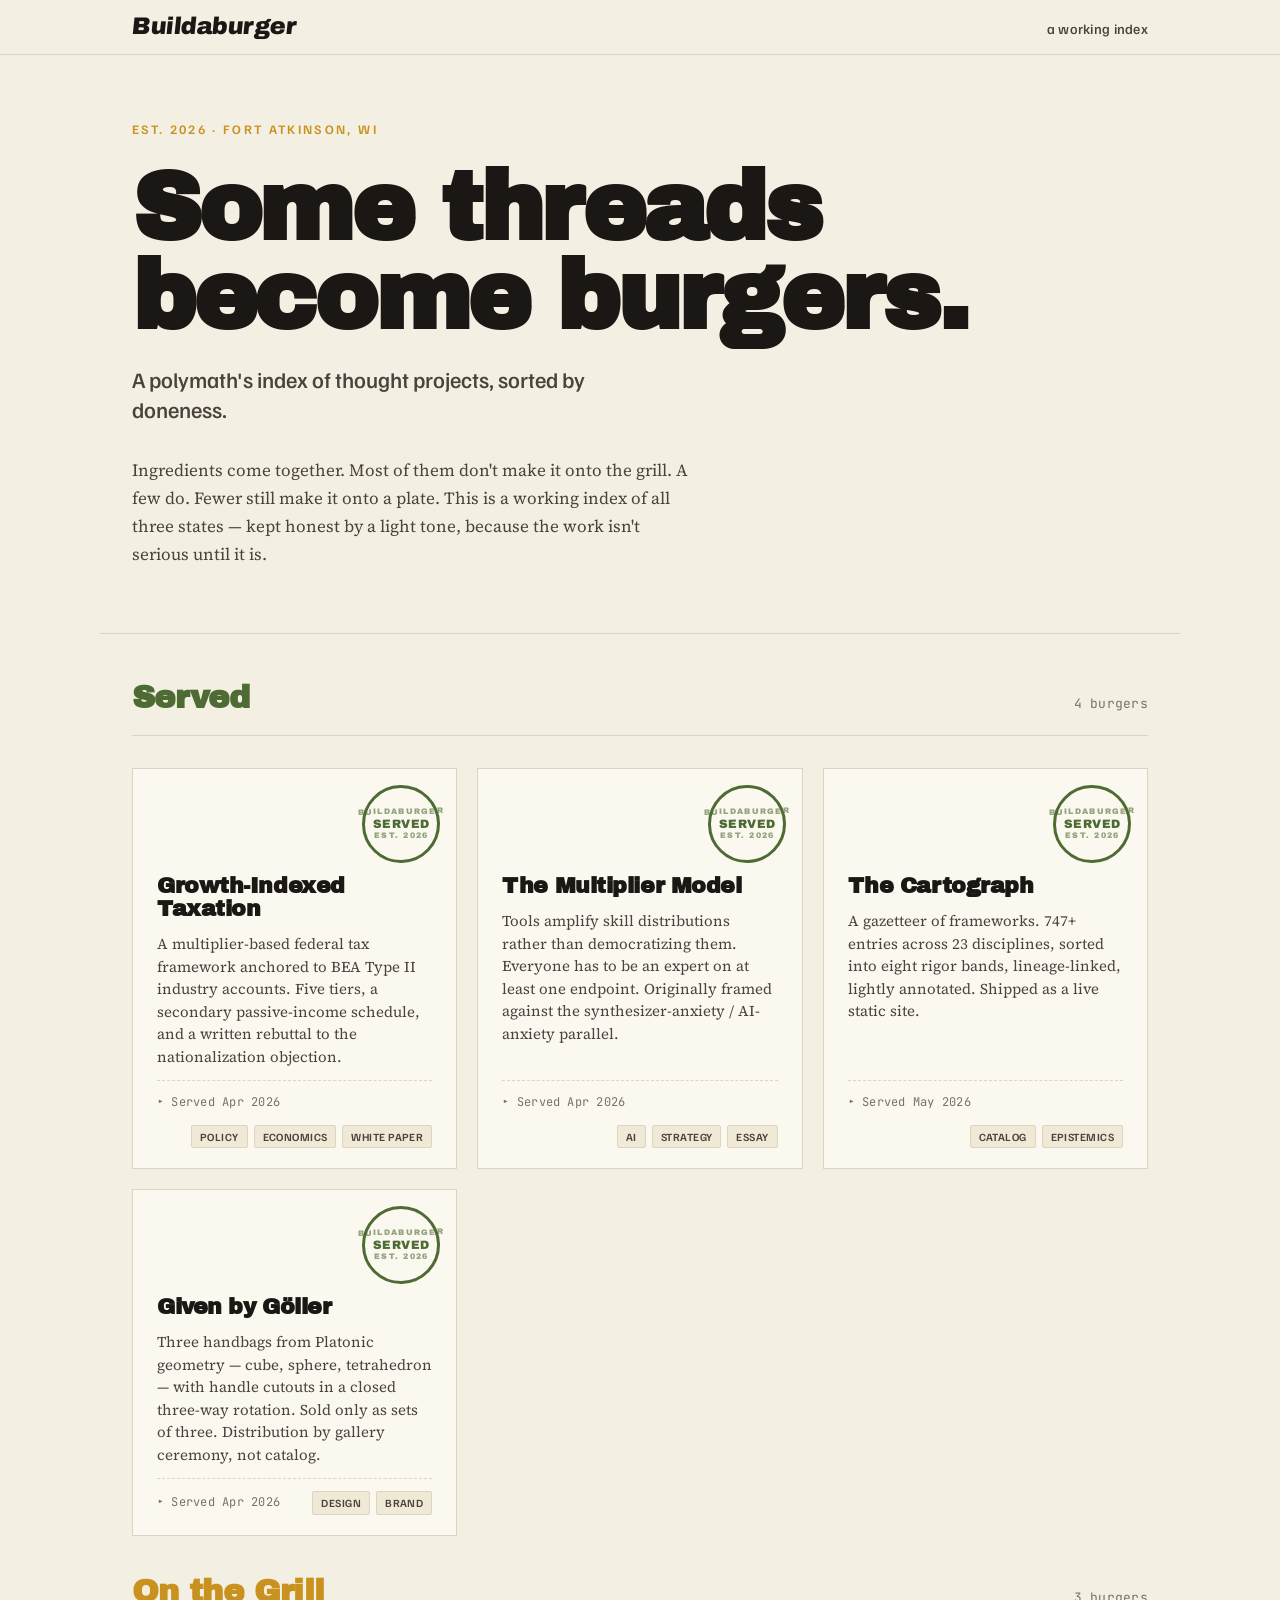
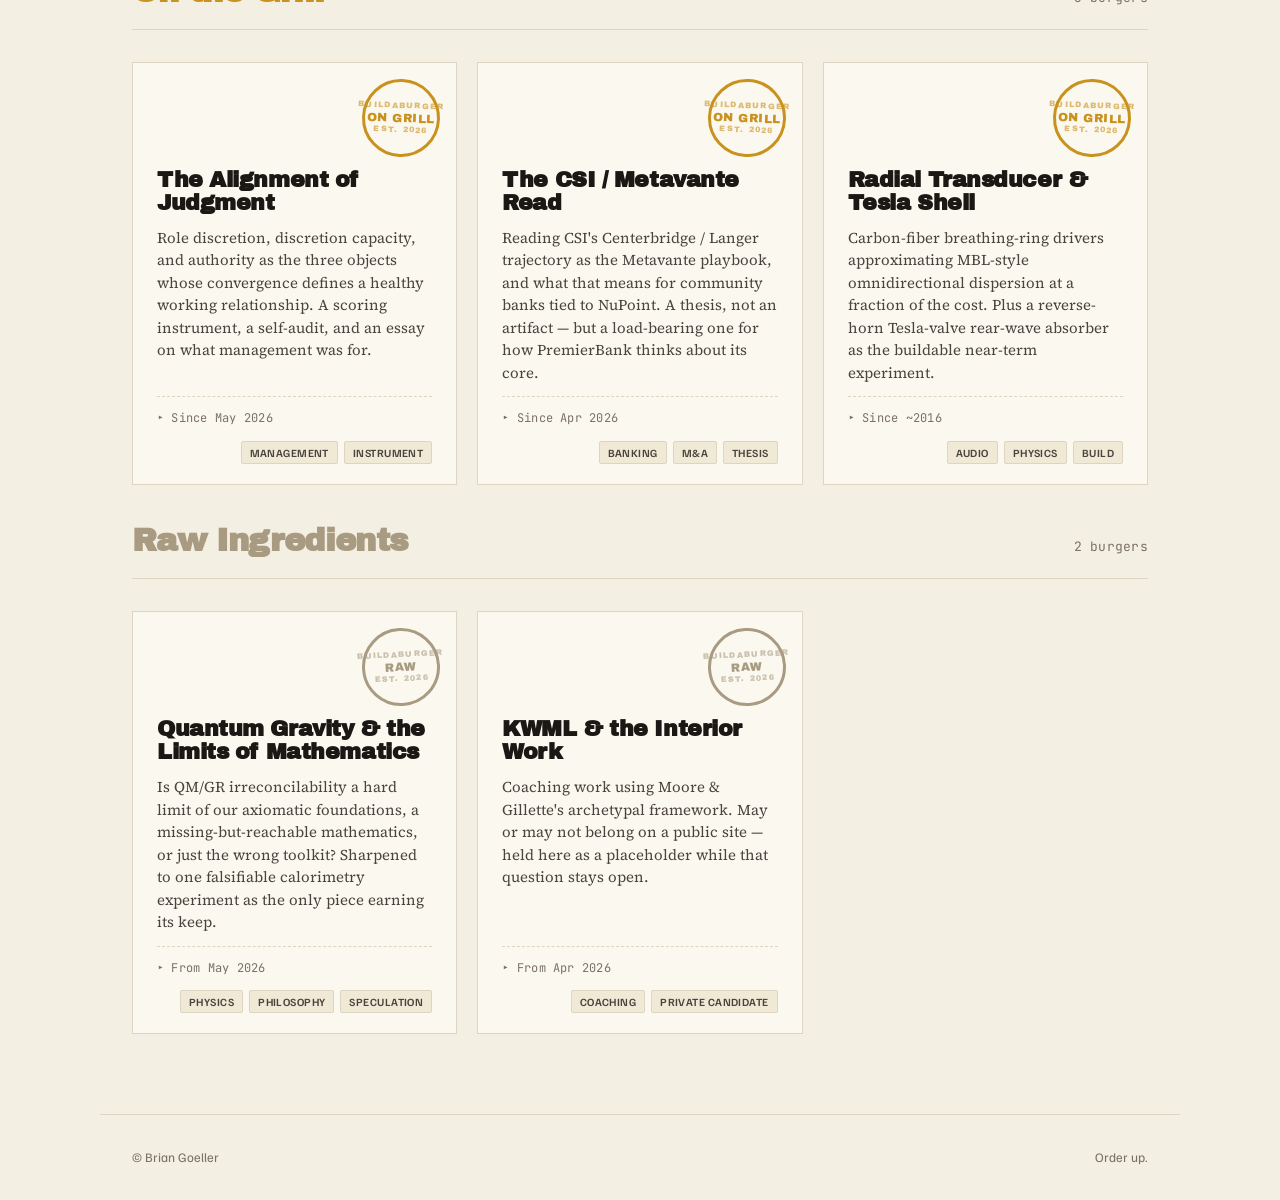
==== index.html @ 7ccd465e "Add files via upload" ====
<!DOCTYPE html>
<html lang="en">
<head>
  <meta charset="UTF-8">
  <meta name="viewport" content="width=device-width, initial-scale=1.0">
  <title>Buildaburger — a polymath's index of thought projects</title>
  <meta name="description" content="A working index of thought projects, sorted by doneness. Some threads become burgers. Most don't.">

  <link rel="preconnect" href="https://fonts.googleapis.com">
  <link rel="preconnect" href="https://fonts.gstatic.com" crossorigin>
  <link rel="stylesheet" href="https://fonts.googleapis.com/css2?family=Archivo+Black&family=Familjen+Grotesk:wght@400;500;600;700&family=Source+Serif+4:ital,wght@0,400;0,600;1,400&family=JetBrains+Mono:wght@400;500&display=swap">

  <link rel="stylesheet" href="css/style.css">
</head>
<body>

<header class="site-header">
  <div class="site-header__inner">
    <a class="logo" href="index.html"><span class="logo__mark">Buildaburger</span></a>
    <span class="site-header__nav">a working index</span>
  </div>
</header>

<section class="hero">
  <p class="hero__eyebrow">Est. 2026 · Fort Atkinson, WI</p>
  <h1 class="hero__title">Some threads<br>become&nbsp;burgers.</h1>
  <p class="hero__tagline">A polymath's index of thought projects, sorted by doneness.</p>
  <p class="hero__thesis">
    Ingredients come together. Most of them don't make it onto the grill. A few do.
    Fewer still make it onto a plate. This is a working index of all three states &mdash;
    kept honest by a light tone, because the work isn't serious until it is.
  </p>
</section>

<main id="burger-sections">
  <p class="loading">Pulling tickets off the spike&hellip;</p>
</main>

<footer class="site-footer">
  <span>&copy; Brian Goeller</span>
  <span>Order up.</span>
</footer>

<script src="js/home.js"></script>
</body>
</html>
---- css/style.css ----
/* ============================================================
   Buildaburger — design tokens
   ============================================================ */

:root {
  /* Surfaces & ink */
  --bg:           #F4EFE3;   /* warm paper */
  --surface:      #FBF8EF;   /* card */
  --surface-warm: #F0E9D6;   /* hover / divider */
  --ink:          #1B1714;   /* primary text */
  --ink-soft:     #4A423D;   /* secondary text */
  --ink-mute:     #7A7066;   /* tertiary text */
  --rule:         #DDD5C2;   /* hairlines */

  /* State colors — mapped to the cooking metaphor */
  --raw:    #A89B82;   /* oat / parchment — sitting on the counter */
  --grill:  #C9921F;   /* mustard heat — actively cooking */
  --served: #4D6B33;   /* pickle — finished */

  /* Sparing accent */
  --ketchup: #A8341F;  /* used only for emphasized links */

  /* Typography */
  --font-display: "Archivo Black", "Impact", system-ui, sans-serif;
  --font-ui:      "Familjen Grotesk", system-ui, -apple-system, sans-serif;
  --font-body:    "Source Serif 4", Georgia, "Times New Roman", serif;
  --font-mono:    "JetBrains Mono", ui-monospace, "SF Mono", monospace;

  /* Scale & rhythm */
  --max-width:    1080px;
  --gutter:       clamp(1.25rem, 3vw, 2rem);
}

/* ============================================================
   Reset & base
   ============================================================ */

*, *::before, *::after { box-sizing: border-box; }

html { -webkit-text-size-adjust: 100%; }

body {
  margin: 0;
  background: var(--bg);
  color: var(--ink);
  font-family: var(--font-body);
  font-size: 18px;
  line-height: 1.6;
  font-feature-settings: "kern" 1, "liga" 1;
  -webkit-font-smoothing: antialiased;
}

a {
  color: var(--ink);
  text-decoration: underline;
  text-decoration-thickness: 1px;
  text-underline-offset: 3px;
  text-decoration-color: var(--ink-mute);
  transition: text-decoration-color 0.15s ease;
}

a:hover {
  text-decoration-color: var(--ketchup);
}

a:focus-visible {
  outline: 2px solid var(--ketchup);
  outline-offset: 3px;
  border-radius: 2px;
}

img { max-width: 100%; display: block; }

/* ============================================================
   Header — slim sticky bar with logo
   ============================================================ */

.site-header {
  position: sticky;
  top: 0;
  z-index: 10;
  background: var(--bg);
  border-bottom: 1px solid var(--rule);
  backdrop-filter: blur(8px);
}

.site-header__inner {
  max-width: var(--max-width);
  margin: 0 auto;
  padding: 0.875rem var(--gutter);
  display: flex;
  align-items: baseline;
  justify-content: space-between;
  gap: 1.5rem;
}

.logo {
  font-family: var(--font-display);
  font-size: 1.5rem;
  letter-spacing: -0.02em;
  color: var(--ink);
  text-decoration: none;
  line-height: 1;
}

.logo:hover { text-decoration: none; }

.logo__mark {
  display: inline-block;
  transform: skewX(-6deg);
}

.site-header__nav {
  font-family: var(--font-ui);
  font-size: 0.875rem;
  font-weight: 500;
  color: var(--ink-soft);
  letter-spacing: 0.02em;
}

/* ============================================================
   Hero (home page only)
   ============================================================ */

.hero {
  max-width: var(--max-width);
  margin: 0 auto;
  padding: 4rem var(--gutter) 3rem;
  border-bottom: 1px solid var(--rule);
}

.hero__eyebrow {
  font-family: var(--font-ui);
  font-size: 0.8125rem;
  font-weight: 600;
  letter-spacing: 0.18em;
  text-transform: uppercase;
  color: var(--grill);
  margin: 0 0 1.5rem;
}

.hero__title {
  font-family: var(--font-display);
  font-size: clamp(3rem, 8vw, 6rem);
  line-height: 0.92;
  letter-spacing: -0.035em;
  margin: 0 0 1.5rem;
  color: var(--ink);
}

.hero__tagline {
  font-family: var(--font-ui);
  font-size: clamp(1.125rem, 2vw, 1.375rem);
  font-weight: 500;
  line-height: 1.35;
  margin: 0 0 2rem;
  max-width: 38ch;
  color: var(--ink-soft);
}

.hero__thesis {
  font-family: var(--font-body);
  font-size: 1.0625rem;
  line-height: 1.65;
  max-width: 62ch;
  color: var(--ink-soft);
}

/* ============================================================
   Section header (Served / On the Grill / Raw Ingredients)
   ============================================================ */

.section {
  max-width: var(--max-width);
  margin: 0 auto;
  padding: 3rem var(--gutter) 1rem;
}

.section + .section { padding-top: 1.5rem; }

.section__header {
  display: flex;
  align-items: baseline;
  justify-content: space-between;
  gap: 1rem;
  padding-bottom: 1.25rem;
  border-bottom: 1px solid var(--rule);
  margin-bottom: 2rem;
}

.section__title {
  font-family: var(--font-display);
  font-size: clamp(1.5rem, 3vw, 2rem);
  letter-spacing: -0.02em;
  margin: 0;
  line-height: 1;
}

.section__title--served { color: var(--served); }
.section__title--grill  { color: var(--grill); }
.section__title--raw    { color: var(--raw); }

.section__count {
  font-family: var(--font-mono);
  font-size: 0.8125rem;
  color: var(--ink-mute);
  letter-spacing: 0.02em;
  white-space: nowrap;
}

/* ============================================================
   Burger cards (grid)
   ============================================================ */

.burgers {
  display: grid;
  grid-template-columns: repeat(auto-fill, minmax(280px, 1fr));
  gap: 1.25rem;
}

.burger-card {
  position: relative;
  background: var(--surface);
  border: 1px solid var(--rule);
  padding: 1.5rem 1.5rem 1.25rem;
  text-decoration: none;
  color: var(--ink);
  display: flex;
  flex-direction: column;
  gap: 0.75rem;
  transition: transform 0.18s ease, border-color 0.18s ease, box-shadow 0.18s ease;
}

.burger-card:hover {
  transform: translateY(-2px);
  border-color: var(--ink-soft);
  box-shadow: 0 8px 24px -12px rgba(27, 23, 20, 0.18);
  text-decoration: none;
}

.burger-card__stamp-wrap {
  display: flex;
  justify-content: flex-end;
  margin: -0.5rem -0.5rem 0 0;
}

.burger-card__title {
  font-family: var(--font-display);
  font-size: 1.375rem;
  line-height: 1.05;
  letter-spacing: -0.02em;
  margin: 0;
  color: var(--ink);
}

.burger-card__summary {
  font-family: var(--font-body);
  font-size: 0.9375rem;
  line-height: 1.5;
  color: var(--ink-soft);
  margin: 0;
  flex-grow: 1;
}

.burger-card__meta {
  display: flex;
  flex-wrap: wrap;
  align-items: center;
  gap: 0.75rem;
  padding-top: 0.75rem;
  border-top: 1px dashed var(--rule);
  font-family: var(--font-mono);
  font-size: 0.75rem;
  letter-spacing: 0.02em;
  color: var(--ink-mute);
}

.burger-card__date::before {
  content: "▸ ";
  color: var(--ink-mute);
}

.burger-card__tags {
  display: flex;
  flex-wrap: wrap;
  gap: 0.375rem;
  margin-left: auto;
}

.tag {
  font-family: var(--font-ui);
  font-size: 0.6875rem;
  font-weight: 600;
  letter-spacing: 0.04em;
  text-transform: uppercase;
  padding: 0.125rem 0.5rem;
  border: 1px solid var(--rule);
  background: var(--surface-warm);
  color: var(--ink-soft);
  border-radius: 2px;
}

/* ============================================================
   Doneness stamp — circular, hand-pressed feel
   The signature element.
   ============================================================ */

.stamp {
  display: inline-flex;
  align-items: center;
  justify-content: center;
  width: 78px;
  height: 78px;
  border-radius: 50%;
  border: 3px solid currentColor;
  font-family: var(--font-display);
  font-size: 0.65rem;
  letter-spacing: 0.08em;
  line-height: 1;
  text-align: center;
  text-transform: uppercase;
  position: relative;
  flex-shrink: 0;
  user-select: none;
}

.stamp__inner {
  display: flex;
  flex-direction: column;
  align-items: center;
  gap: 2px;
}

.stamp__top, .stamp__bottom {
  font-size: 0.5rem;
  letter-spacing: 0.16em;
  opacity: 0.6;
}

.stamp__main {
  font-size: 0.75rem;
  letter-spacing: 0.04em;
}

.stamp--raw    { color: var(--raw);    transform: rotate(-3deg); }
.stamp--grill  { color: var(--grill);  transform: rotate(2deg);  }
.stamp--served { color: var(--served); transform: rotate(-1deg); }

.stamp--lg {
  width: 140px;
  height: 140px;
  border-width: 4px;
}

.stamp--lg .stamp__main   { font-size: 1.25rem; letter-spacing: 0.04em; }
.stamp--lg .stamp__top,
.stamp--lg .stamp__bottom { font-size: 0.6875rem; letter-spacing: 0.22em; }

/* ============================================================
   Burger detail page
   ============================================================ */

.burger {
  max-width: 720px;
  margin: 0 auto;
  padding: 3rem var(--gutter) 5rem;
}

.burger__back {
  font-family: var(--font-ui);
  font-size: 0.8125rem;
  font-weight: 500;
  letter-spacing: 0.02em;
  color: var(--ink-mute);
  text-decoration: none;
  display: inline-block;
  margin-bottom: 2.5rem;
}

.burger__back:hover {
  color: var(--ketchup);
  text-decoration: none;
}

.burger__head {
  display: flex;
  align-items: flex-start;
  justify-content: space-between;
  gap: 2rem;
  margin-bottom: 2.5rem;
  padding-bottom: 2rem;
  border-bottom: 1px solid var(--rule);
}

.burger__title {
  font-family: var(--font-display);
  font-size: clamp(2.25rem, 5vw, 3.5rem);
  line-height: 0.95;
  letter-spacing: -0.025em;
  margin: 0 0 1rem;
  color: var(--ink);
}

.burger__meta {
  font-family: var(--font-mono);
  font-size: 0.8125rem;
  color: var(--ink-mute);
  letter-spacing: 0.02em;
  display: flex;
  flex-wrap: wrap;
  gap: 1rem;
}

.burger__meta-item strong {
  font-weight: 500;
  color: var(--ink-soft);
  text-transform: uppercase;
  font-size: 0.6875rem;
  letter-spacing: 0.12em;
  margin-right: 0.375rem;
}

.burger__body {
  font-family: var(--font-body);
  font-size: 1.0625rem;
  line-height: 1.7;
  color: var(--ink);
}

.burger__body h2 {
  font-family: var(--font-display);
  font-size: 1.5rem;
  letter-spacing: -0.015em;
  margin: 2.5rem 0 0.75rem;
  line-height: 1.15;
}

.burger__body h3 {
  font-family: var(--font-ui);
  font-weight: 600;
  font-size: 1.0625rem;
  text-transform: uppercase;
  letter-spacing: 0.05em;
  color: var(--ink-soft);
  margin: 2rem 0 0.5rem;
}

.burger__body p { margin: 0 0 1.25rem; }

.burger__body a {
  color: var(--ink);
  text-decoration-color: var(--grill);
  text-decoration-thickness: 2px;
}

.burger__body a:hover {
  text-decoration-color: var(--ketchup);
}

.burger__body ul, .burger__body ol {
  margin: 0 0 1.5rem;
  padding-left: 1.25rem;
}

.burger__body li { margin-bottom: 0.5rem; }

.burger__body blockquote {
  margin: 1.5rem 0;
  padding: 0.5rem 0 0.5rem 1.5rem;
  border-left: 3px solid var(--grill);
  color: var(--ink-soft);
  font-style: italic;
}

.burger__body code {
  font-family: var(--font-mono);
  font-size: 0.9em;
  background: var(--surface-warm);
  padding: 0.125rem 0.375rem;
  border-radius: 2px;
}

.burger__body hr {
  border: none;
  border-top: 1px solid var(--rule);
  margin: 2.5rem 0;
}

/* Links section at the foot */

.burger__links {
  margin-top: 3rem;
  padding-top: 2rem;
  border-top: 1px solid var(--rule);
}

.burger__links-title {
  font-family: var(--font-ui);
  font-size: 0.75rem;
  font-weight: 600;
  letter-spacing: 0.14em;
  text-transform: uppercase;
  color: var(--ink-mute);
  margin: 0 0 1rem;
}

.burger__links ul {
  list-style: none;
  margin: 0;
  padding: 0;
  display: flex;
  flex-direction: column;
  gap: 0.5rem;
}

.burger__links a {
  font-family: var(--font-ui);
  font-weight: 500;
  font-size: 1rem;
  color: var(--ink);
  text-decoration-color: var(--grill);
  text-decoration-thickness: 2px;
}

/* ============================================================
   Footer
   ============================================================ */

.site-footer {
  max-width: var(--max-width);
  margin: 4rem auto 0;
  padding: 2rem var(--gutter);
  border-top: 1px solid var(--rule);
  font-family: var(--font-ui);
  font-size: 0.8125rem;
  color: var(--ink-mute);
  display: flex;
  flex-wrap: wrap;
  justify-content: space-between;
  gap: 1rem;
}

/* ============================================================
   Loading / empty states
   ============================================================ */

.loading {
  font-family: var(--font-mono);
  font-size: 0.875rem;
  color: var(--ink-mute);
  padding: 3rem var(--gutter);
  text-align: center;
}

/* ============================================================
   Reduced motion
   ============================================================ */

@media (prefers-reduced-motion: reduce) {
  *, *::before, *::after {
    animation-duration: 0.01ms !important;
    transition-duration: 0.01ms !important;
  }
}

/* ============================================================
   Mobile adjustments
   ============================================================ */

@media (max-width: 560px) {
  .burger__head {
    flex-direction: column;
    align-items: flex-start;
    gap: 1.5rem;
  }

  .stamp--lg {
    width: 110px;
    height: 110px;
  }

  .stamp--lg .stamp__main { font-size: 1rem; }
}
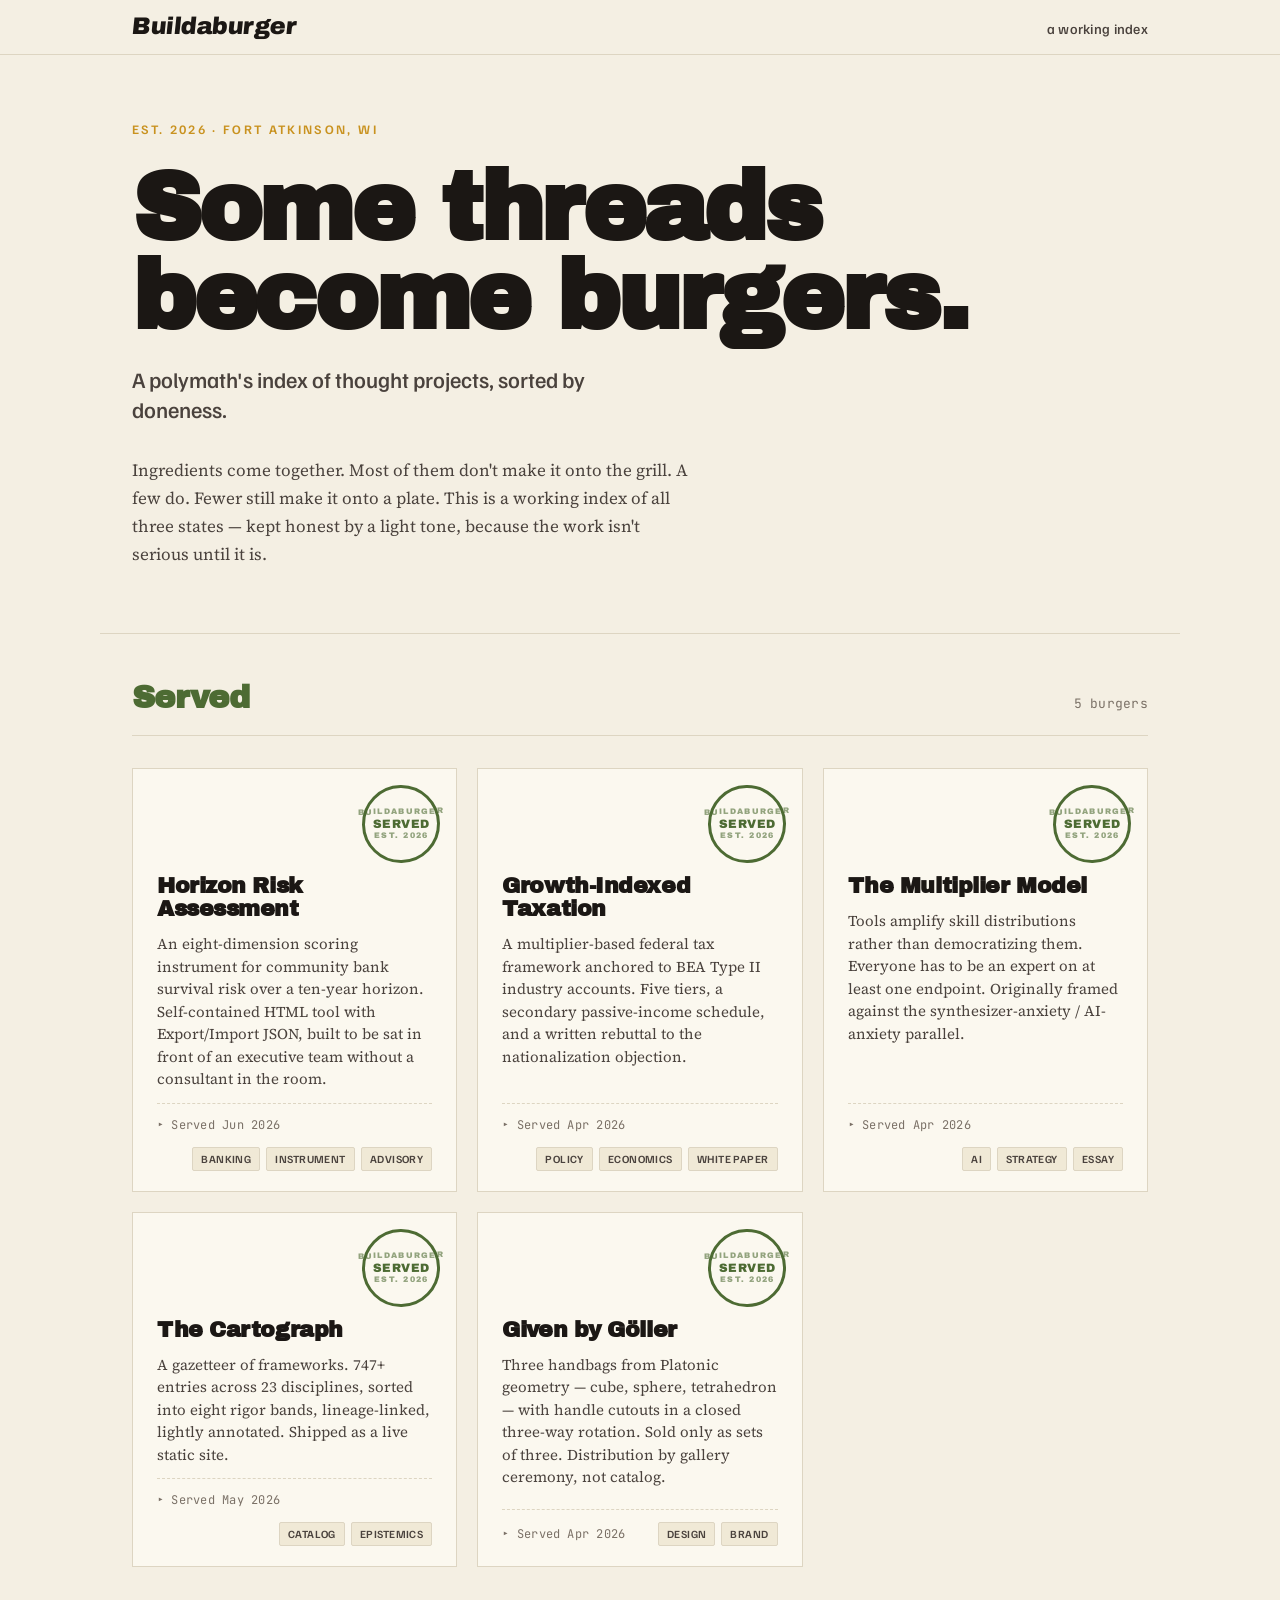
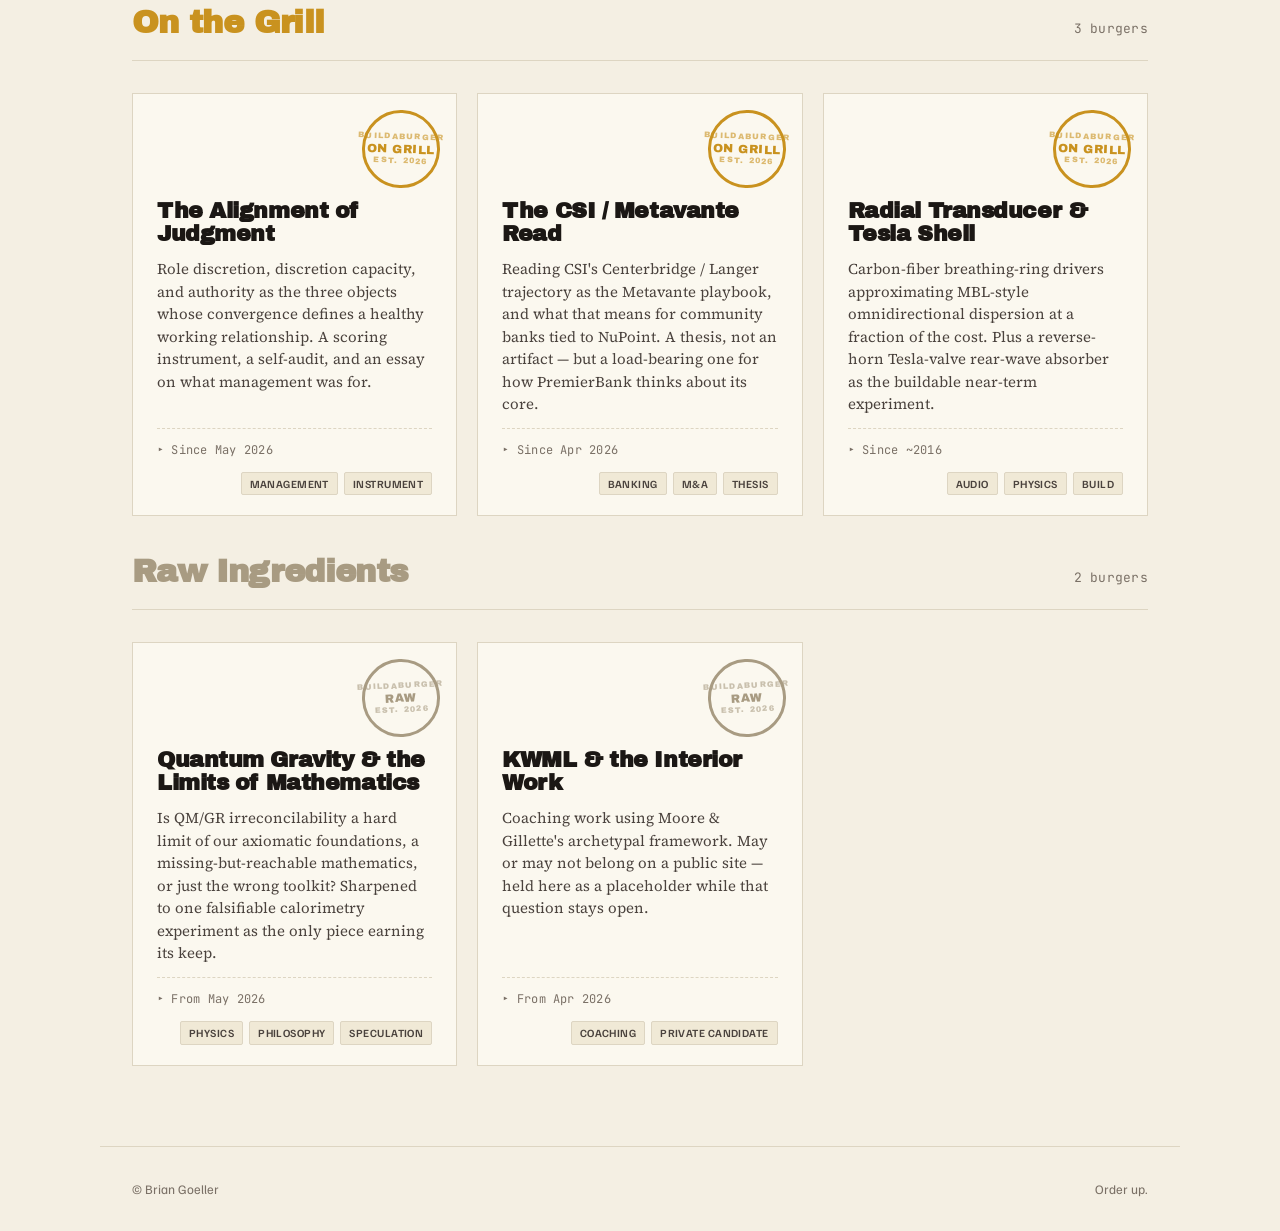
==== commit a6070324: "Update index.html" ====
--- a/index.html
+++ b/index.html
@@ -3,8 +3,8 @@
 <head>
   <meta charset="UTF-8">
   <meta name="viewport" content="width=device-width, initial-scale=1.0">
-  <title>Buildaburger — a polymath's index of thought projects</title>
-  <meta name="description" content="A working index of thought projects, sorted by doneness. Some threads become burgers. Most don't.">
+  <title>Buildaburger — Like a secret group that runs the world, but better</title>
+  <meta name="description" content="A working index of projects. Some threads become burgers. Some don't.">
 
   <link rel="preconnect" href="https://fonts.googleapis.com">
   <link rel="preconnect" href="https://fonts.gstatic.com" crossorigin>
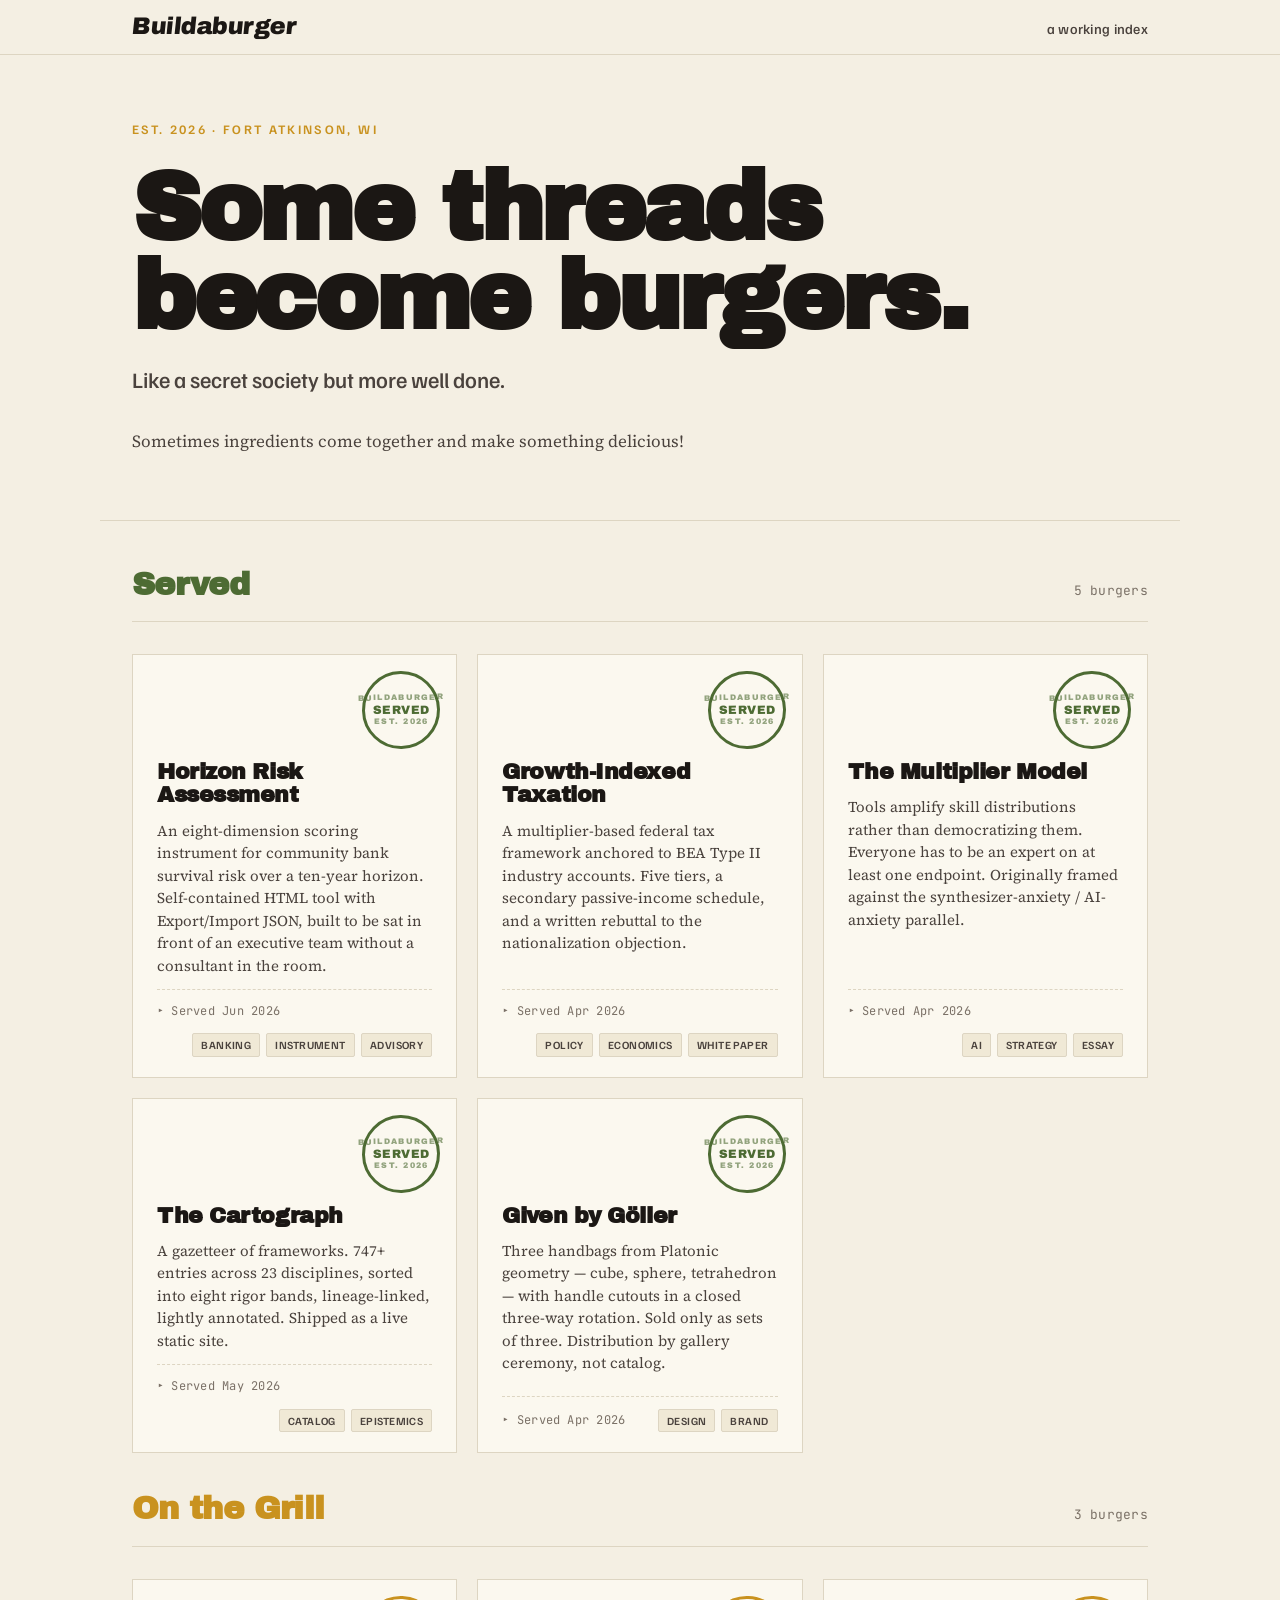
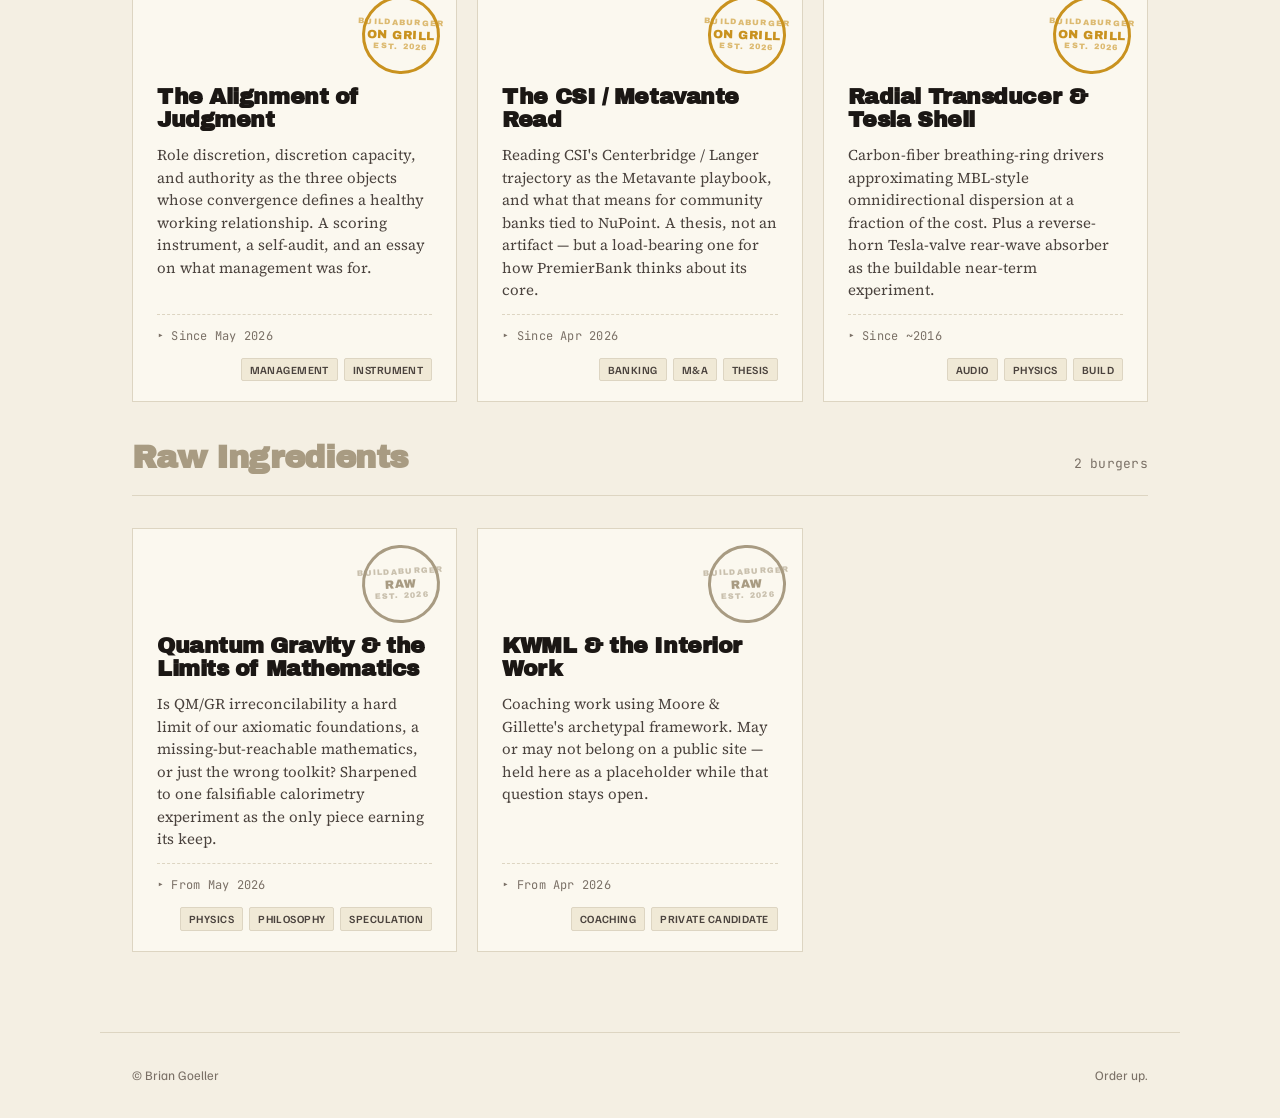
==== commit 02c4e752: "Update index.html" ====
--- a/index.html
+++ b/index.html
@@ -24,11 +24,9 @@
 <section class="hero">
   <p class="hero__eyebrow">Est. 2026 · Fort Atkinson, WI</p>
   <h1 class="hero__title">Some threads<br>become&nbsp;burgers.</h1>
-  <p class="hero__tagline">A polymath's index of thought projects, sorted by doneness.</p>
+  <p class="hero__tagline">Like a secret society but more well done.</p>
   <p class="hero__thesis">
-    Ingredients come together. Most of them don't make it onto the grill. A few do.
-    Fewer still make it onto a plate. This is a working index of all three states &mdash;
-    kept honest by a light tone, because the work isn't serious until it is.
+    Sometimes ingredients come together and make something delicious! 
   </p>
 </section>
 
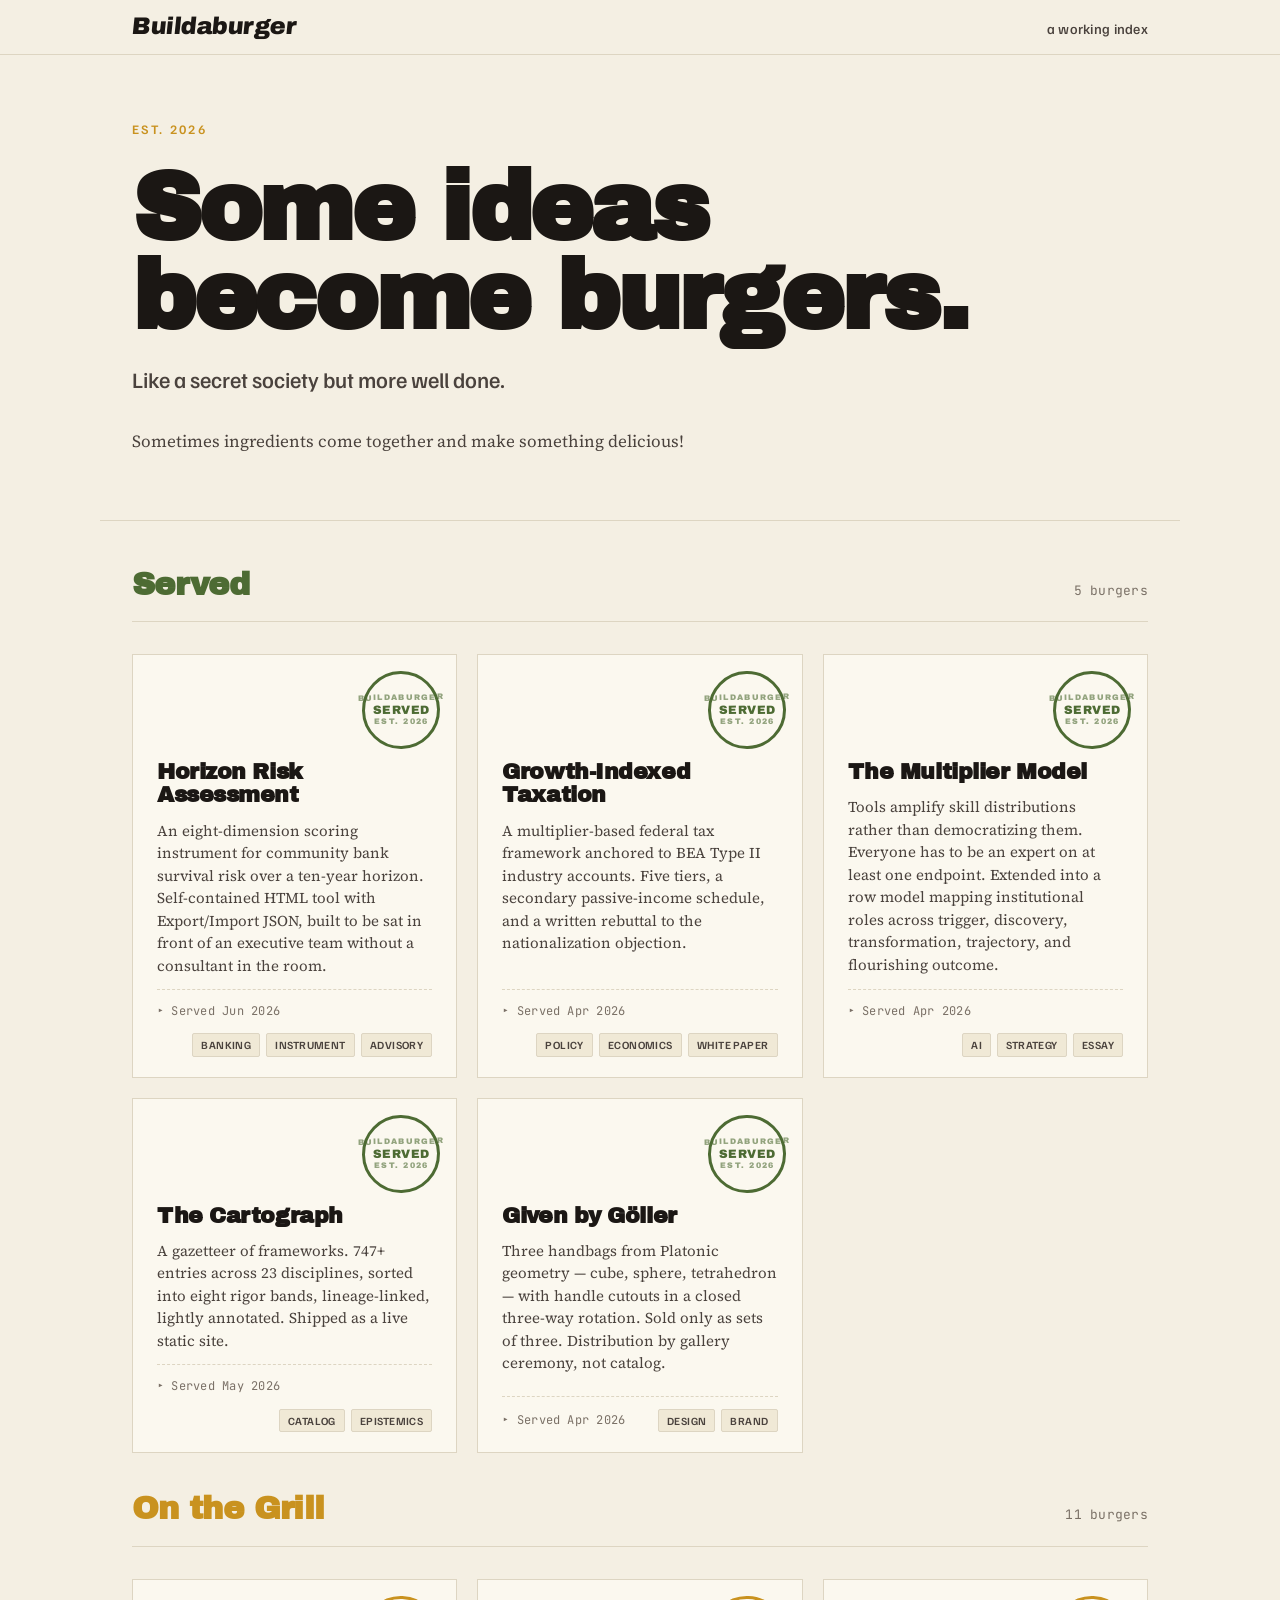
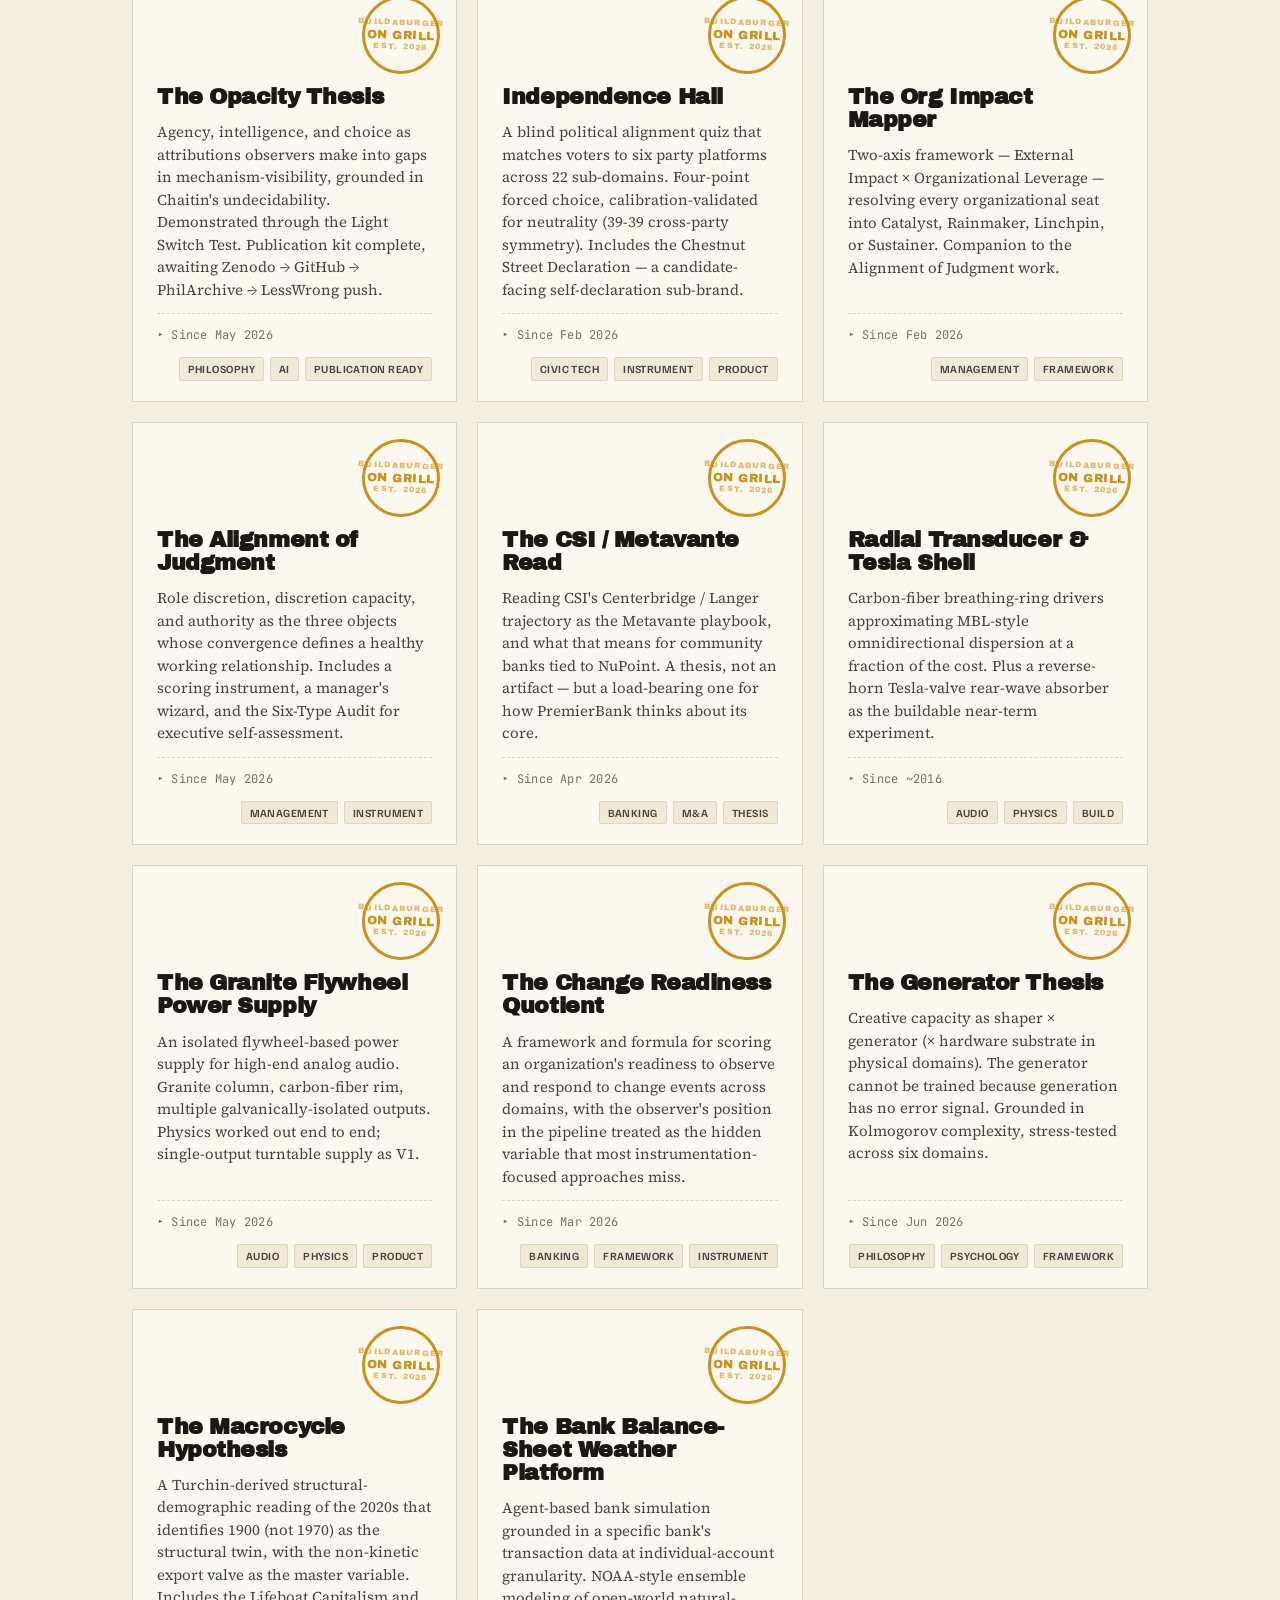
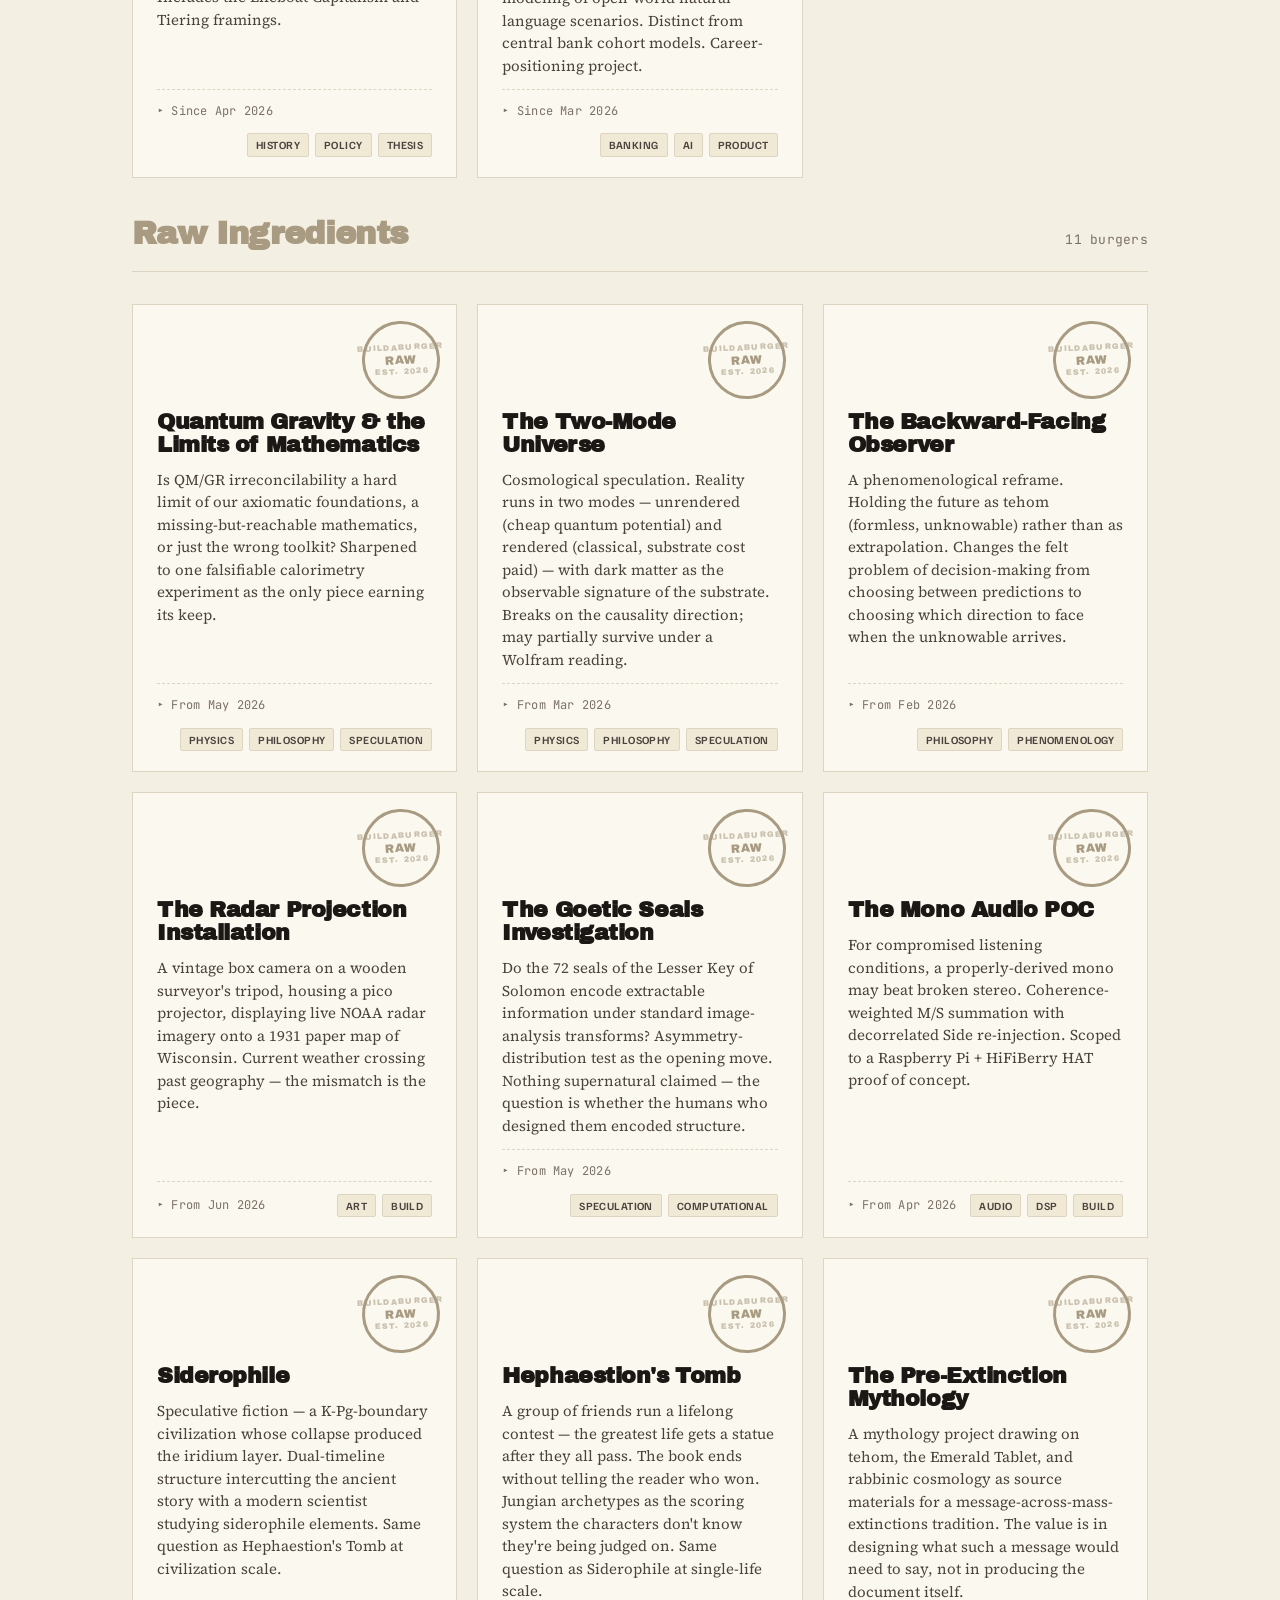
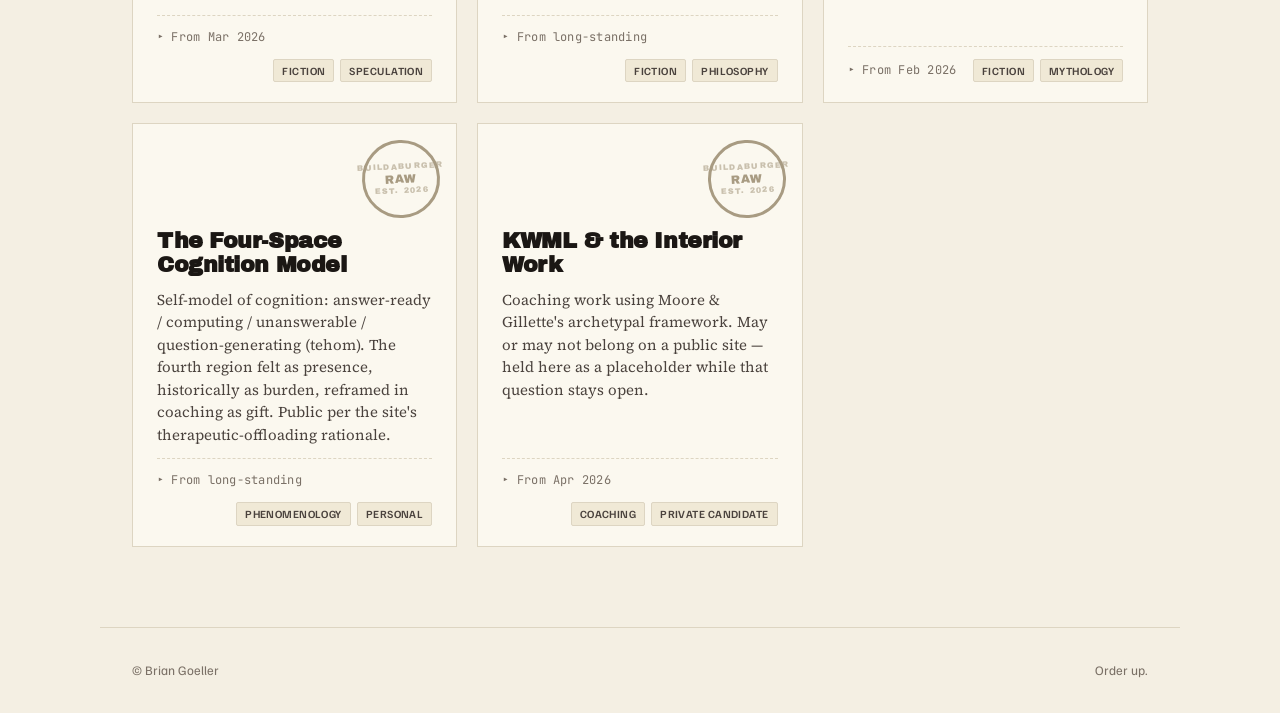
==== commit 391bc5b8: "Update index.html" ====
--- a/index.html
+++ b/index.html
@@ -22,8 +22,8 @@
 </header>
 
 <section class="hero">
-  <p class="hero__eyebrow">Est. 2026 · Fort Atkinson, WI</p>
-  <h1 class="hero__title">Some threads<br>become&nbsp;burgers.</h1>
+  <p class="hero__eyebrow">Est. 2026</p>
+  <h1 class="hero__title">Some ideas<br>become&nbsp;burgers.</h1>
   <p class="hero__tagline">Like a secret society but more well done.</p>
   <p class="hero__thesis">
     Sometimes ingredients come together and make something delicious! 
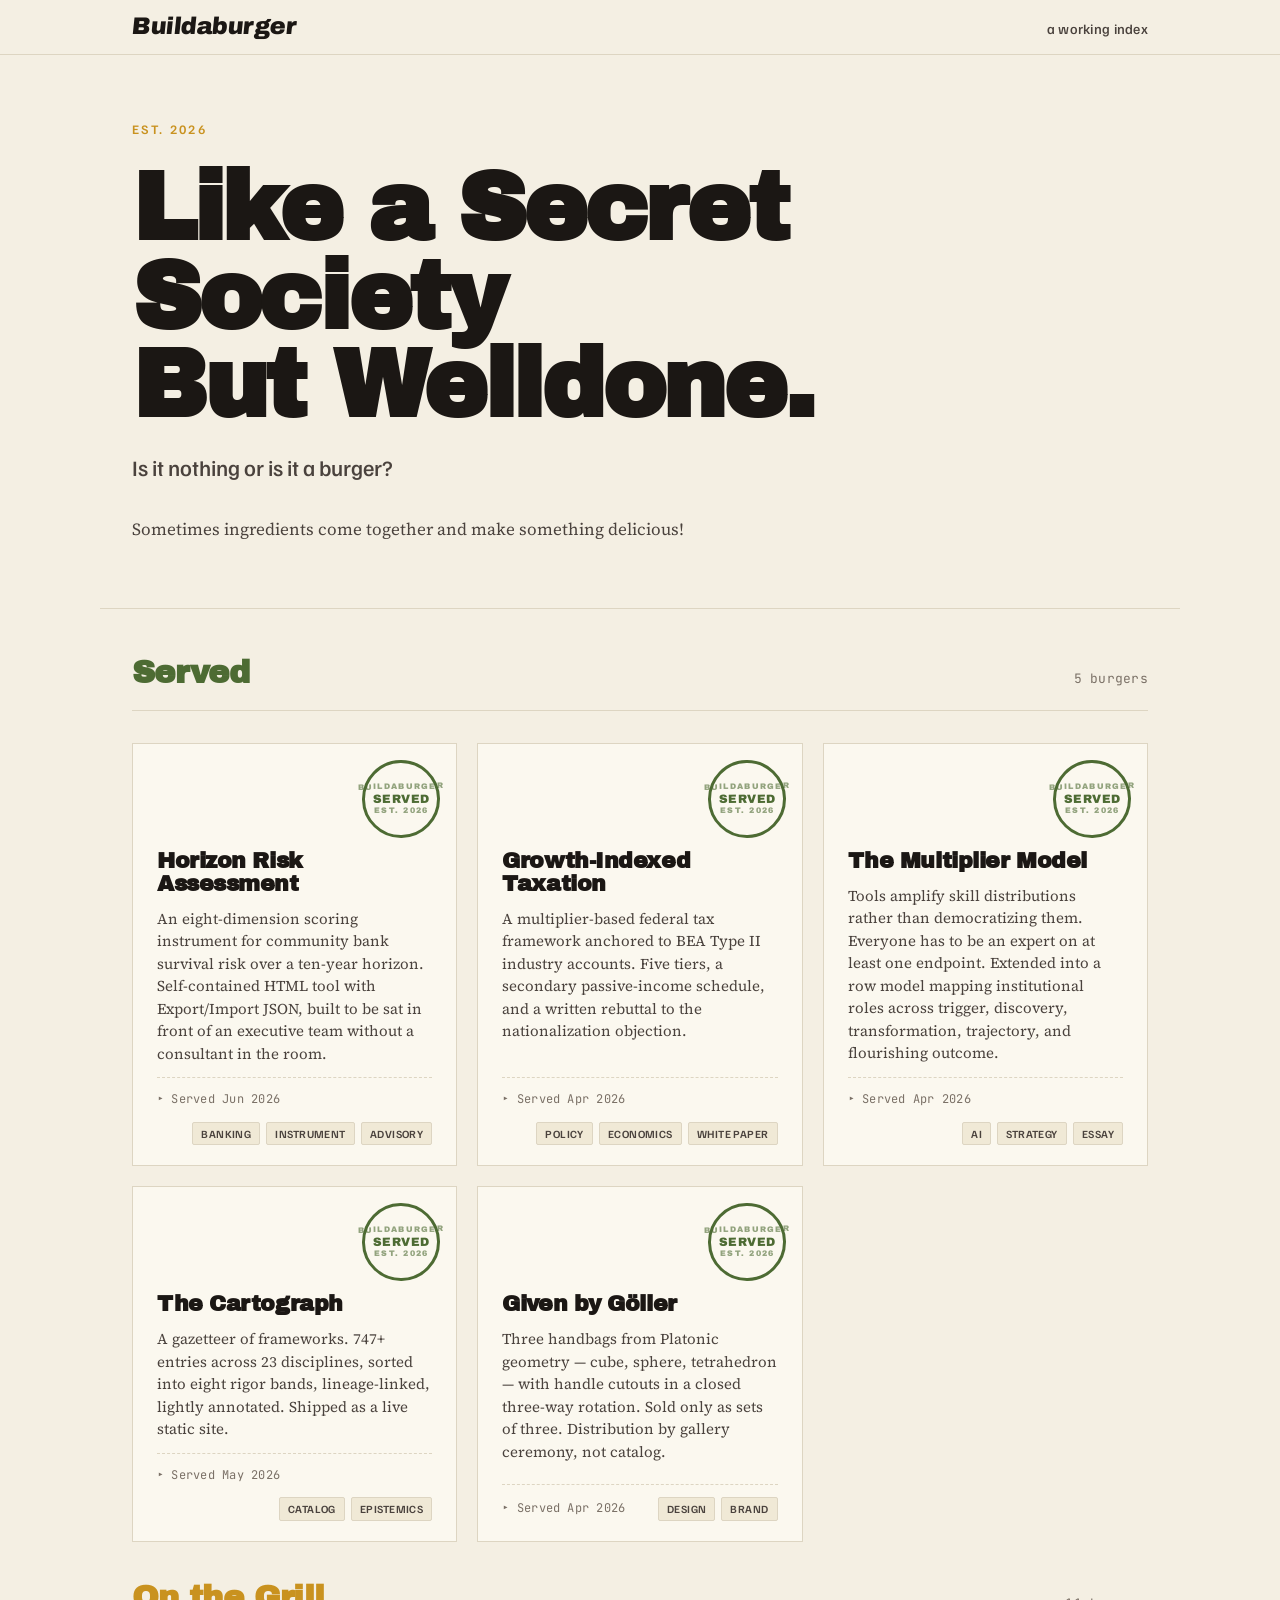
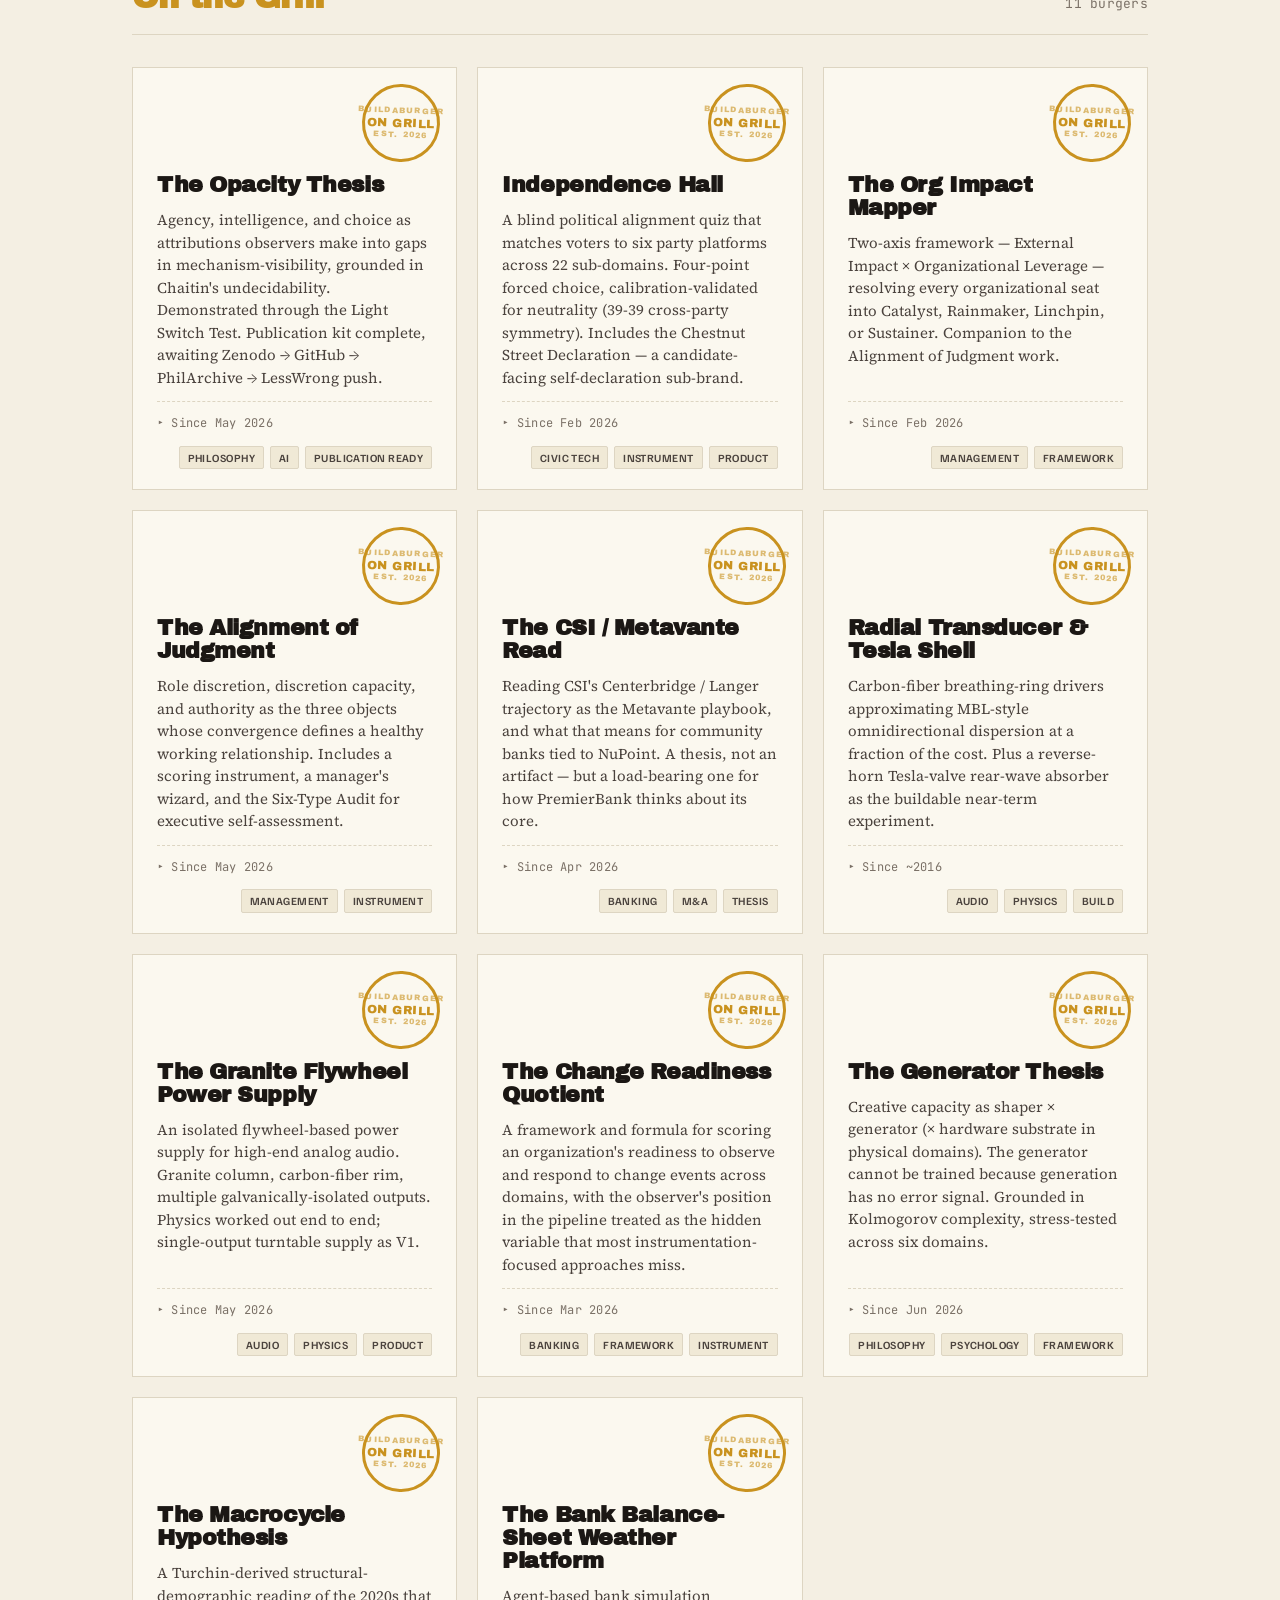
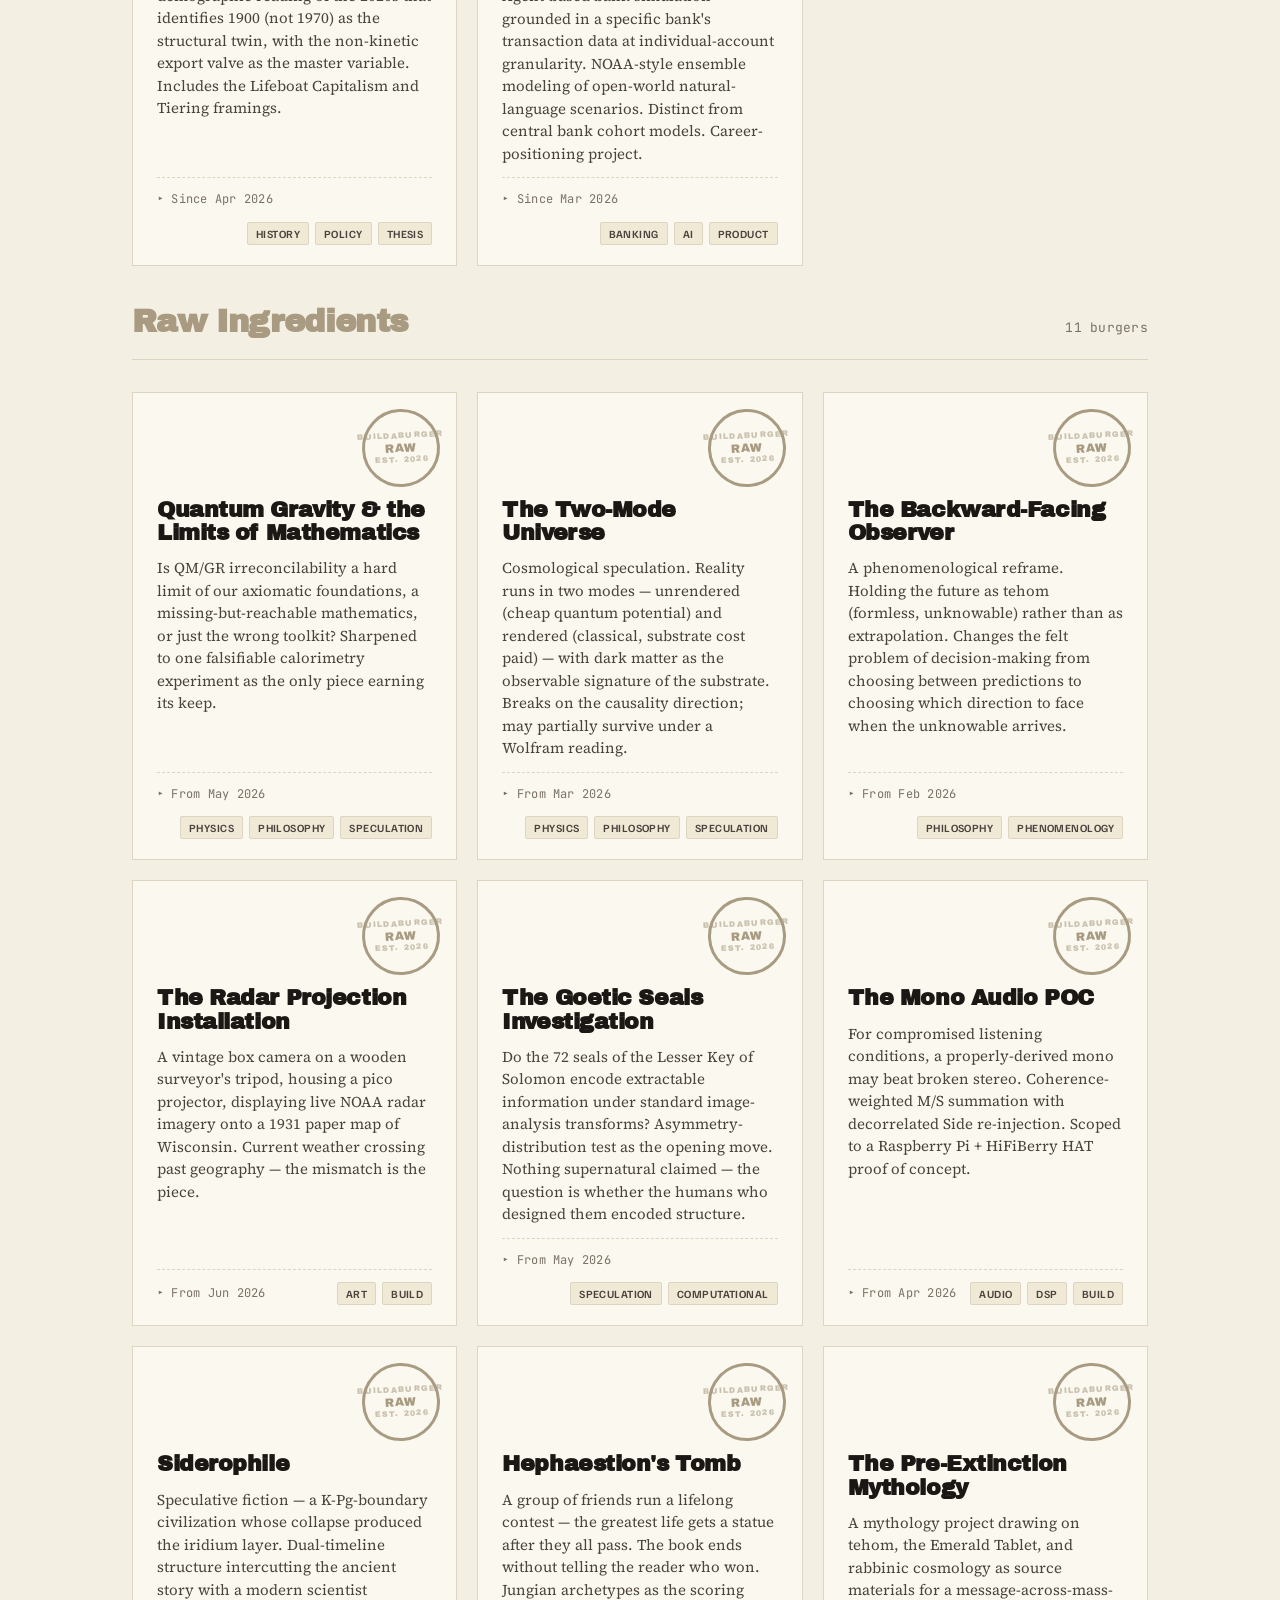
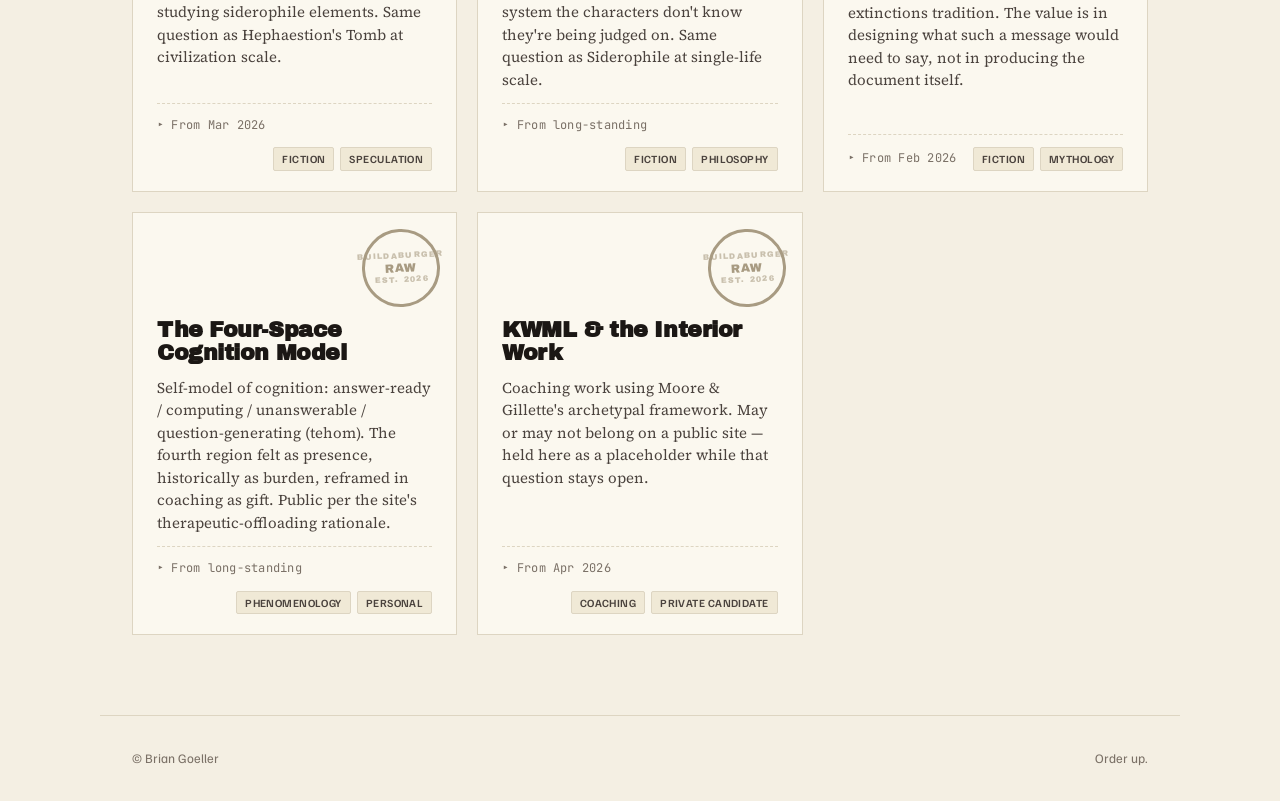
==== commit 23e33866: "Update index.html" ====
--- a/index.html
+++ b/index.html
@@ -23,8 +23,8 @@
 
 <section class="hero">
   <p class="hero__eyebrow">Est. 2026</p>
-  <h1 class="hero__title">Some ideas<br>become&nbsp;burgers.</h1>
-  <p class="hero__tagline">Like a secret society but more well done.</p>
+  <h1 class="hero__title">Like a Secret Society<br>But Welldone.</h1>
+  <p class="hero__tagline">Is it nothing or is it a burger?</p>
   <p class="hero__thesis">
     Sometimes ingredients come together and make something delicious! 
   </p>
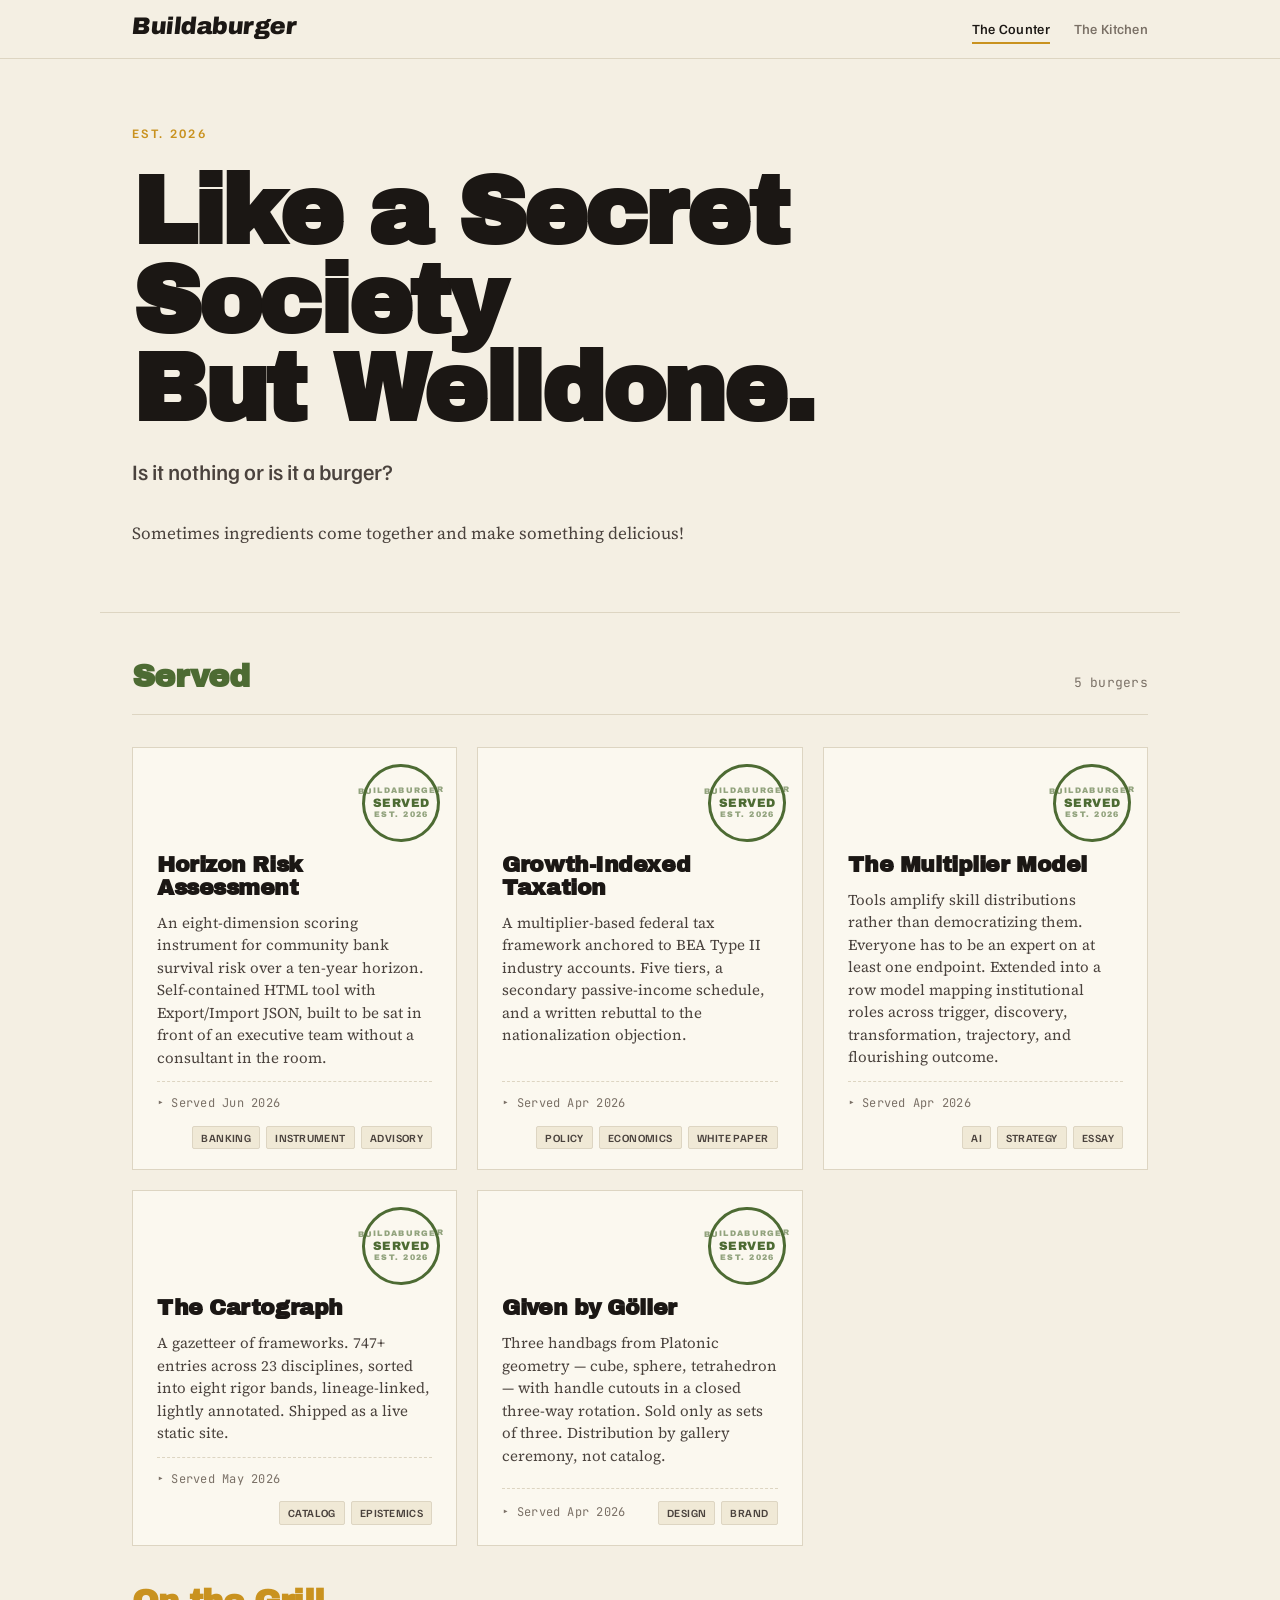
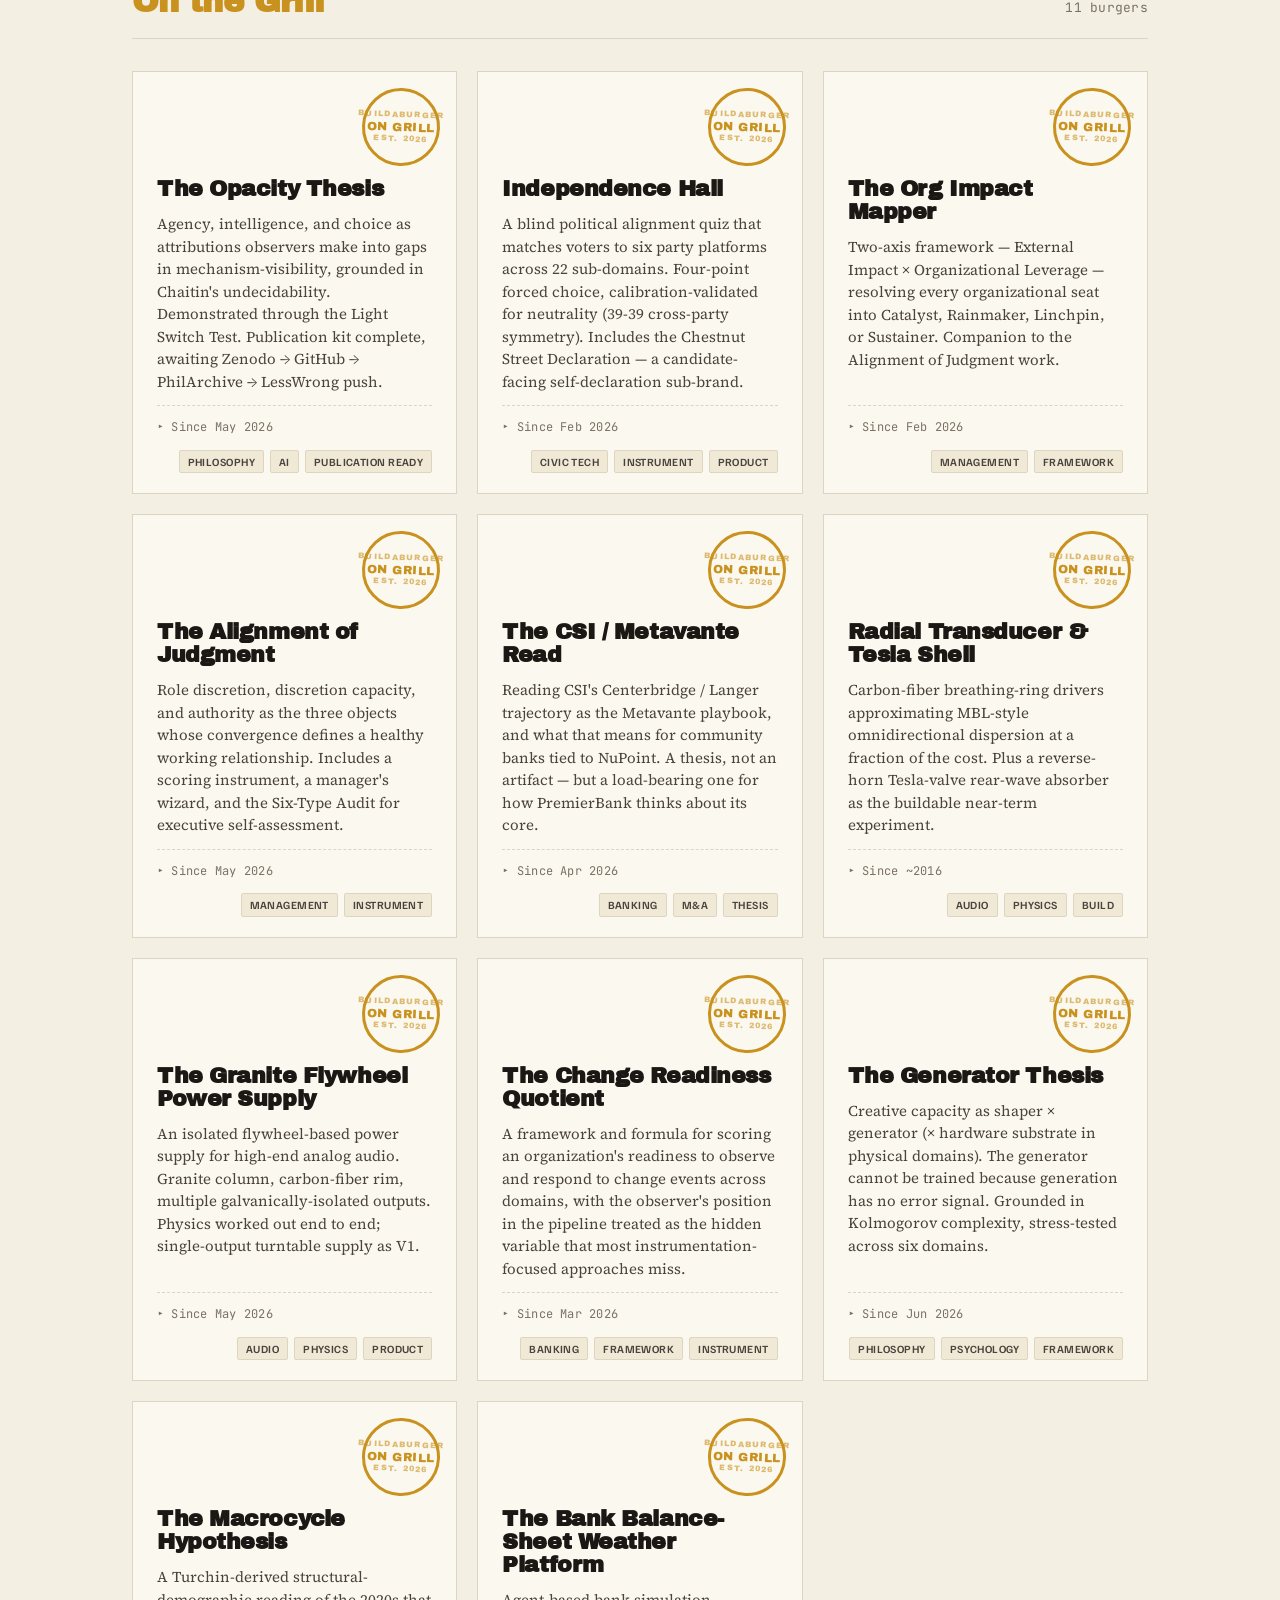
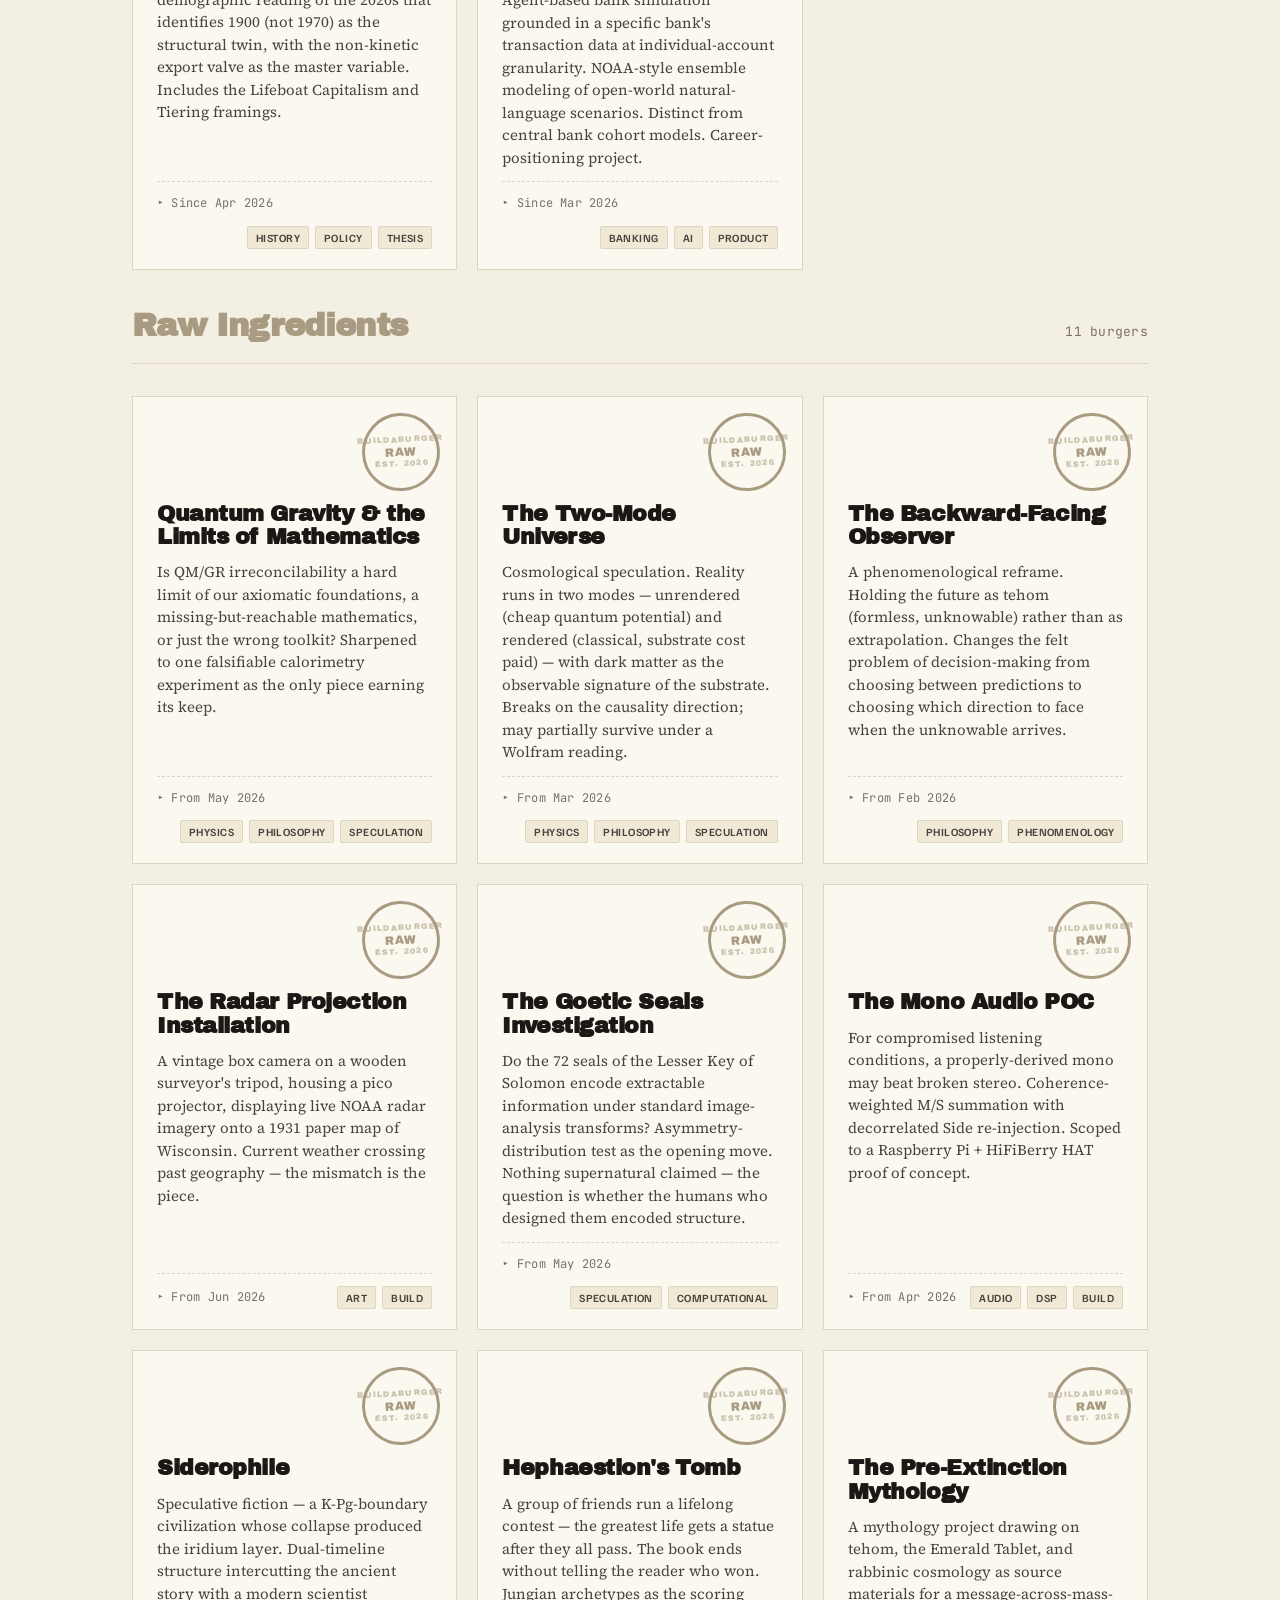
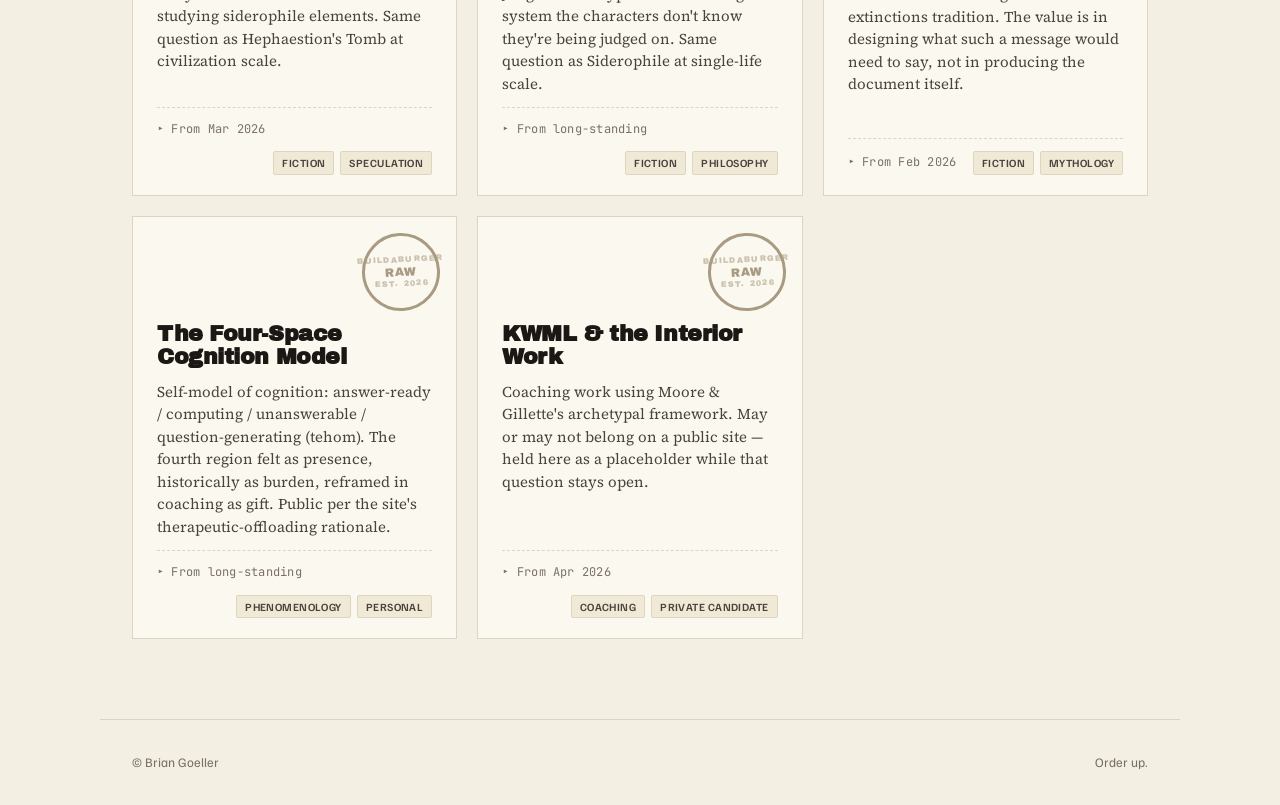
==== commit ba29b3e2: "Updates for the Kitchen" ====
--- a/index.html
+++ b/index.html
@@ -3,21 +3,25 @@
 <head>
   <meta charset="UTF-8">
   <meta name="viewport" content="width=device-width, initial-scale=1.0">
-  <title>Buildaburger — Like a secret group that runs the world, but better</title>
-  <meta name="description" content="A working index of projects. Some threads become burgers. Some don't.">
+  <title>Buildaburger — a polymath's index of thought projects</title>
+  <meta name="description" content="A working index of thought projects, sorted by doneness. Some threads become burgers. Most don't.">
 
   <link rel="preconnect" href="https://fonts.googleapis.com">
   <link rel="preconnect" href="https://fonts.gstatic.com" crossorigin>
   <link rel="stylesheet" href="https://fonts.googleapis.com/css2?family=Archivo+Black&family=Familjen+Grotesk:wght@400;500;600;700&family=Source+Serif+4:ital,wght@0,400;0,600;1,400&family=JetBrains+Mono:wght@400;500&display=swap">
 
   <link rel="stylesheet" href="css/style.css">
+  <link rel="stylesheet" href="css/kitchen.css">
 </head>
 <body>
 
 <header class="site-header">
   <div class="site-header__inner">
     <a class="logo" href="index.html"><span class="logo__mark">Buildaburger</span></a>
-    <span class="site-header__nav">a working index</span>
+    <nav class="site-header__nav-links">
+      <a href="index.html" class="active">The Counter</a>
+      <a href="kitchen.html">The Kitchen</a>
+    </nav>
   </div>
 </header>
 
--- a/css/kitchen.css
+++ b/css/kitchen.css
@@ -0,0 +1,589 @@
+/* ============================================================
+   Buildaburger — Kitchen page styles
+   Extends the main stylesheet
+   ============================================================ */
+
+/* Nav in header (adds Kitchen link) */
+
+.site-header__nav-links {
+  display: flex;
+  gap: 1.5rem;
+  font-family: var(--font-ui);
+  font-size: 0.875rem;
+  font-weight: 500;
+  letter-spacing: 0.02em;
+}
+
+.site-header__nav-links a {
+  color: var(--ink-mute);
+  text-decoration: none;
+  padding-bottom: 2px;
+  border-bottom: 2px solid transparent;
+  transition: color 0.15s ease, border-color 0.15s ease;
+}
+
+.site-header__nav-links a:hover {
+  color: var(--ink);
+  border-bottom-color: var(--grill);
+}
+
+.site-header__nav-links a.active {
+  color: var(--ink);
+  border-bottom-color: var(--grill);
+}
+
+/* Kitchen hero */
+
+.kitchen-hero {
+  max-width: 1180px;
+  margin: 0 auto;
+  padding: 3rem var(--gutter) 2rem;
+  border-bottom: 1px solid var(--rule);
+}
+
+.kitchen-hero__eyebrow {
+  font-family: var(--font-ui);
+  font-size: 0.75rem;
+  font-weight: 600;
+  letter-spacing: 0.18em;
+  text-transform: uppercase;
+  color: var(--grill);
+  margin: 0 0 1rem;
+}
+
+.kitchen-hero__title {
+  font-family: var(--font-display);
+  font-size: clamp(2.5rem, 6vw, 4rem);
+  letter-spacing: -0.03em;
+  line-height: 0.95;
+  margin: 0 0 1rem;
+}
+
+.kitchen-hero__tagline {
+  font-family: var(--font-ui);
+  font-size: 1.0625rem;
+  color: var(--ink-soft);
+  margin: 0;
+  max-width: 52ch;
+}
+
+/* Kitchen main container */
+
+.kitchen {
+  max-width: 1180px;
+  margin: 0 auto;
+  padding: 2rem var(--gutter) 4rem;
+}
+
+/* Summary cards */
+
+.kitchen-summary {
+  display: grid;
+  grid-template-columns: repeat(auto-fit, minmax(200px, 1fr));
+  gap: 1rem;
+  margin-bottom: 2rem;
+}
+
+.summary-card {
+  background: var(--surface);
+  border: 1px solid var(--rule);
+  padding: 1.25rem 1.25rem 1rem;
+  position: relative;
+}
+
+.summary-label {
+  font-family: var(--font-ui);
+  font-size: 0.6875rem;
+  font-weight: 600;
+  letter-spacing: 0.12em;
+  text-transform: uppercase;
+  color: var(--ink-mute);
+  margin: 0 0 0.5rem;
+}
+
+.summary-value {
+  font-family: var(--font-display);
+  font-size: 2rem;
+  letter-spacing: -0.02em;
+  line-height: 1;
+  color: var(--ink);
+  margin: 0;
+}
+
+.summary-unit {
+  font-family: var(--font-ui);
+  font-size: 1rem;
+  font-weight: 500;
+  color: var(--ink-mute);
+  margin-left: 0.25rem;
+}
+
+.summary-note {
+  font-family: var(--font-ui);
+  font-size: 0.75rem;
+  color: var(--ink-mute);
+  margin: 0.5rem 0 0;
+}
+
+.progress-bar {
+  margin-top: 0.75rem;
+  height: 4px;
+  background: var(--rule);
+  border-radius: 2px;
+  overflow: hidden;
+}
+
+.progress-fill {
+  height: 100%;
+  background: var(--served);
+  width: 0%;
+  transition: width 0.3s ease;
+}
+
+/* Controls row */
+
+.kitchen-controls {
+  display: flex;
+  justify-content: space-between;
+  align-items: center;
+  gap: 1.5rem;
+  margin-bottom: 1.25rem;
+  flex-wrap: wrap;
+}
+
+.kitchen-controls__filters {
+  display: flex;
+  gap: 1.5rem;
+  align-items: center;
+  flex-wrap: wrap;
+}
+
+.filter-toggle {
+  font-family: var(--font-ui);
+  font-size: 0.875rem;
+  color: var(--ink-soft);
+  display: flex;
+  align-items: center;
+  gap: 0.5rem;
+  cursor: pointer;
+  user-select: none;
+}
+
+.filter-toggle input[type="checkbox"] {
+  accent-color: var(--grill);
+  width: 16px;
+  height: 16px;
+  cursor: pointer;
+}
+
+.filter-toggle select {
+  font-family: var(--font-ui);
+  font-size: 0.875rem;
+  padding: 0.25rem 0.5rem;
+  background: var(--surface);
+  border: 1px solid var(--rule);
+  color: var(--ink);
+  cursor: pointer;
+}
+
+.kitchen-controls__export {
+  display: flex;
+  align-items: center;
+  gap: 0.75rem;
+}
+
+.pending-note {
+  font-family: var(--font-mono);
+  font-size: 0.75rem;
+  color: var(--grill);
+  margin-right: 0.5rem;
+}
+
+.export-btn {
+  font-family: var(--font-ui);
+  font-size: 0.8125rem;
+  font-weight: 600;
+  letter-spacing: 0.04em;
+  text-transform: uppercase;
+  padding: 0.625rem 1rem;
+  background: var(--ink);
+  border: 1px solid var(--ink);
+  color: var(--bg);
+  cursor: pointer;
+  transition: background 0.15s ease, opacity 0.15s ease;
+}
+
+.export-btn:hover:not(:disabled) { background: var(--ink-soft); }
+.export-btn:disabled { opacity: 0.35; cursor: not-allowed; }
+
+.reset-btn {
+  font-family: var(--font-ui);
+  font-size: 0.8125rem;
+  font-weight: 500;
+  padding: 0.625rem 1rem;
+  background: var(--surface-warm);
+  border: 1px solid var(--rule);
+  color: var(--ink-soft);
+  cursor: pointer;
+  transition: background 0.15s ease;
+}
+
+.reset-btn:hover { background: var(--rule); }
+
+/* Kitchen table */
+
+.kitchen-table-wrap {
+  overflow-x: auto;
+  border: 1px solid var(--rule);
+  background: var(--surface);
+  margin-bottom: 2.5rem;
+}
+
+.kitchen-table {
+  width: 100%;
+  border-collapse: collapse;
+  font-family: var(--font-ui);
+  font-size: 0.875rem;
+  min-width: 780px;
+}
+
+.kitchen-table thead {
+  background: var(--surface-warm);
+  border-bottom: 1px solid var(--rule);
+}
+
+.kitchen-table th {
+  text-align: left;
+  padding: 0.75rem 0.75rem;
+  font-family: var(--font-ui);
+  font-weight: 600;
+  font-size: 0.6875rem;
+  text-transform: uppercase;
+  letter-spacing: 0.08em;
+  color: var(--ink-mute);
+  border-bottom: 1px solid var(--rule);
+  white-space: nowrap;
+}
+
+.kitchen-table .col-task,
+.kitchen-table .col-notes,
+.kitchen-table .col-progress,
+.kitchen-table .col-state { text-align: center; }
+
+.kitchen-table td {
+  padding: 0.625rem 0.75rem;
+  border-bottom: 1px solid var(--rule);
+  color: var(--ink);
+  vertical-align: middle;
+}
+
+.kitchen-table tbody tr:last-child td { border-bottom: none; }
+
+.kitchen-table tbody tr:hover td {
+  background: var(--surface-warm);
+}
+
+/* Burger name column */
+
+.kitchen-table .burger-name {
+  font-weight: 500;
+}
+
+.kitchen-table .burger-name a {
+  color: var(--ink);
+  text-decoration: none;
+  border-bottom: 1px dashed transparent;
+  transition: border-color 0.15s ease;
+}
+
+.kitchen-table .burger-name a:hover {
+  border-bottom-color: var(--ink-mute);
+}
+
+/* State column */
+
+.state-tag {
+  display: inline-block;
+  font-family: var(--font-ui);
+  font-size: 0.625rem;
+  font-weight: 700;
+  letter-spacing: 0.1em;
+  text-transform: uppercase;
+  padding: 0.125rem 0.5rem;
+  border: 1px solid;
+  border-radius: 2px;
+}
+
+.state-tag--served { color: var(--served); border-color: var(--served); }
+.state-tag--grill  { color: var(--grill);  border-color: var(--grill); }
+.state-tag--raw    { color: var(--raw);    border-color: var(--raw); }
+
+/* Task cells (checkbox equivalents) */
+
+.task-cell {
+  display: inline-flex;
+  align-items: center;
+  justify-content: center;
+  width: 28px;
+  height: 28px;
+  border-radius: 4px;
+  cursor: pointer;
+  font-family: var(--font-mono);
+  font-size: 0.875rem;
+  font-weight: 700;
+  border: 1.5px solid var(--rule);
+  background: var(--bg);
+  color: var(--ink-mute);
+  transition: all 0.12s ease;
+  user-select: none;
+}
+
+.task-cell:hover {
+  border-color: var(--ink-soft);
+}
+
+.task-cell--done {
+  border-color: var(--served);
+  background: var(--served);
+  color: var(--surface);
+}
+
+.task-cell--undone {
+  color: var(--ink-mute);
+}
+
+.task-cell--na {
+  border-color: var(--rule);
+  color: var(--ink-mute);
+  background: repeating-linear-gradient(
+    45deg,
+    var(--bg),
+    var(--bg) 3px,
+    var(--surface-warm) 3px,
+    var(--surface-warm) 5px
+  );
+}
+
+/* Notes cell */
+
+.notes-cell {
+  display: inline-flex;
+  align-items: center;
+  justify-content: center;
+  width: 28px;
+  height: 28px;
+  border-radius: 4px;
+  cursor: pointer;
+  background: transparent;
+  border: 1.5px solid var(--rule);
+  color: var(--ink-mute);
+  font-family: var(--font-ui);
+  font-size: 0.875rem;
+  transition: all 0.12s ease;
+}
+
+.notes-cell:hover {
+  border-color: var(--ink-soft);
+  color: var(--ink);
+}
+
+.notes-cell--has-note {
+  border-color: var(--grill);
+  color: var(--grill);
+  background: rgba(201, 146, 31, 0.08);
+}
+
+/* Progress cell */
+
+.row-progress {
+  display: inline-flex;
+  align-items: center;
+  gap: 0.5rem;
+  font-family: var(--font-mono);
+  font-size: 0.75rem;
+  color: var(--ink-soft);
+}
+
+.row-progress__bar {
+  width: 40px;
+  height: 4px;
+  background: var(--rule);
+  border-radius: 2px;
+  overflow: hidden;
+}
+
+.row-progress__fill {
+  height: 100%;
+  background: var(--served);
+  transition: width 0.2s ease;
+}
+
+/* Pending state (cell has unsaved change) */
+
+.task-cell--pending {
+  outline: 2px dashed var(--grill);
+  outline-offset: 2px;
+}
+
+/* Legend */
+
+.kitchen-legend {
+  background: var(--surface);
+  border: 1px solid var(--rule);
+  padding: 1.5rem;
+}
+
+.kitchen-legend__title {
+  font-family: var(--font-ui);
+  font-size: 0.6875rem;
+  font-weight: 600;
+  letter-spacing: 0.14em;
+  text-transform: uppercase;
+  color: var(--ink-mute);
+  margin: 0 0 1rem;
+}
+
+.kitchen-legend ul {
+  list-style: none;
+  padding: 0;
+  margin: 0 0 1rem;
+  display: flex;
+  gap: 2rem;
+  flex-wrap: wrap;
+  font-family: var(--font-ui);
+  font-size: 0.875rem;
+  color: var(--ink-soft);
+}
+
+.kitchen-legend li {
+  display: flex;
+  align-items: center;
+  gap: 0.5rem;
+}
+
+.kitchen-legend__note {
+  font-family: var(--font-body);
+  font-size: 0.9375rem;
+  line-height: 1.6;
+  color: var(--ink-soft);
+  margin: 0;
+}
+
+.kitchen-legend code {
+  font-family: var(--font-mono);
+  font-size: 0.85em;
+  background: var(--surface-warm);
+  padding: 0.125rem 0.375rem;
+  border-radius: 2px;
+}
+
+/* Notes modal */
+
+.notes-modal {
+  position: fixed;
+  inset: 0;
+  background: rgba(27, 23, 20, 0.5);
+  display: none;
+  align-items: center;
+  justify-content: center;
+  z-index: 100;
+  padding: 1.5rem;
+}
+
+.notes-modal.is-open {
+  display: flex;
+}
+
+.notes-modal__inner {
+  background: var(--surface);
+  border: 1px solid var(--rule);
+  padding: 1.75rem;
+  max-width: 560px;
+  width: 100%;
+}
+
+.notes-modal__eyebrow {
+  font-family: var(--font-ui);
+  font-size: 0.6875rem;
+  font-weight: 600;
+  letter-spacing: 0.14em;
+  text-transform: uppercase;
+  color: var(--ink-mute);
+  margin: 0 0 0.5rem;
+}
+
+.notes-modal__title {
+  font-family: var(--font-display);
+  font-size: 1.5rem;
+  letter-spacing: -0.02em;
+  margin: 0 0 1rem;
+  line-height: 1.1;
+}
+
+.notes-modal__inner textarea {
+  width: 100%;
+  min-height: 140px;
+  padding: 0.75rem;
+  font-family: var(--font-body);
+  font-size: 0.9375rem;
+  line-height: 1.5;
+  background: var(--bg);
+  border: 1px solid var(--rule);
+  color: var(--ink);
+  resize: vertical;
+}
+
+.notes-modal__actions {
+  display: flex;
+  justify-content: flex-end;
+  gap: 0.5rem;
+  margin-top: 1rem;
+}
+
+.btn-primary, .btn-secondary {
+  font-family: var(--font-ui);
+  font-size: 0.8125rem;
+  font-weight: 600;
+  letter-spacing: 0.04em;
+  padding: 0.625rem 1rem;
+  cursor: pointer;
+  transition: background 0.15s ease;
+}
+
+.btn-primary {
+  background: var(--ink);
+  border: 1px solid var(--ink);
+  color: var(--bg);
+}
+
+.btn-primary:hover { background: var(--ink-soft); }
+
+.btn-secondary {
+  background: var(--surface-warm);
+  border: 1px solid var(--rule);
+  color: var(--ink-soft);
+}
+
+.btn-secondary:hover { background: var(--rule); }
+
+/* Loading state */
+
+.kitchen-table .loading {
+  text-align: center;
+  padding: 3rem 1rem;
+  color: var(--ink-mute);
+  font-family: var(--font-mono);
+}
+
+/* Mobile adjustments */
+
+@media (max-width: 720px) {
+  .kitchen-controls {
+    flex-direction: column;
+    align-items: flex-start;
+  }
+  .kitchen-controls__export {
+    width: 100%;
+    justify-content: flex-end;
+  }
+}
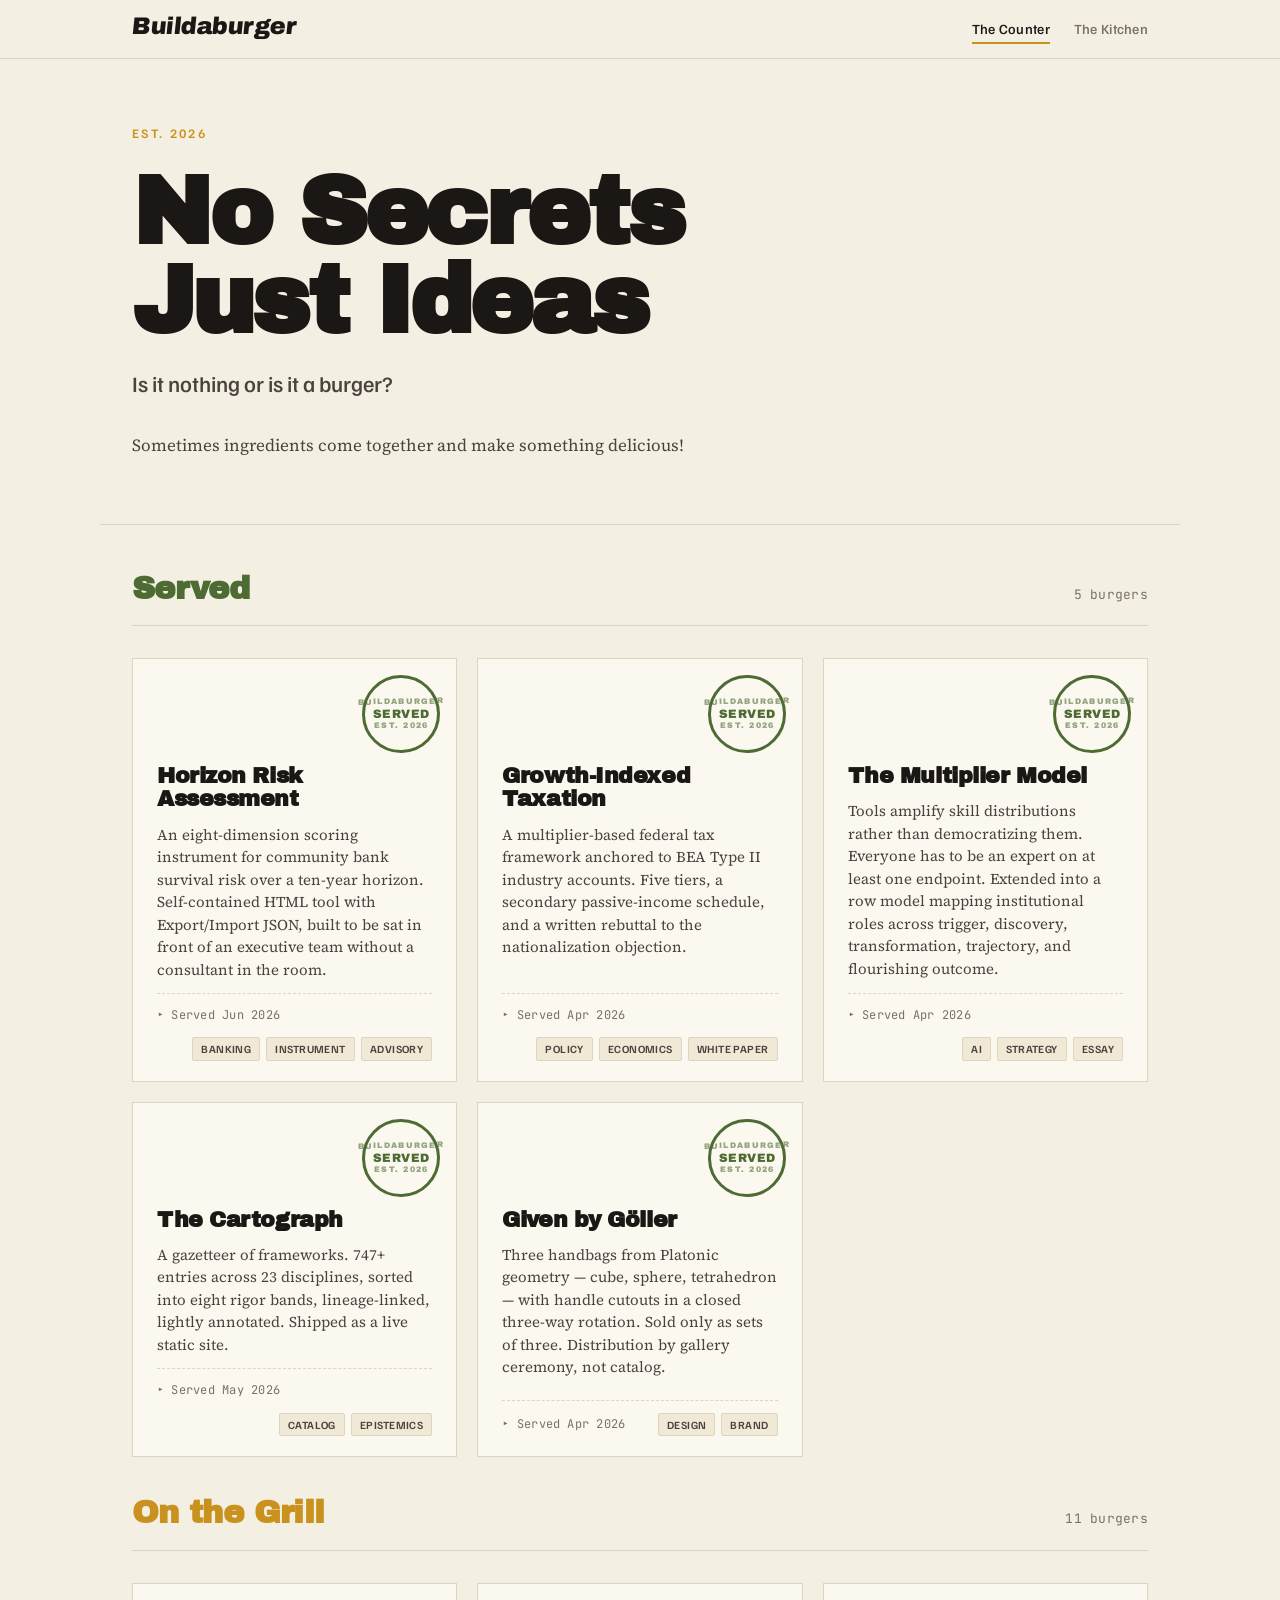
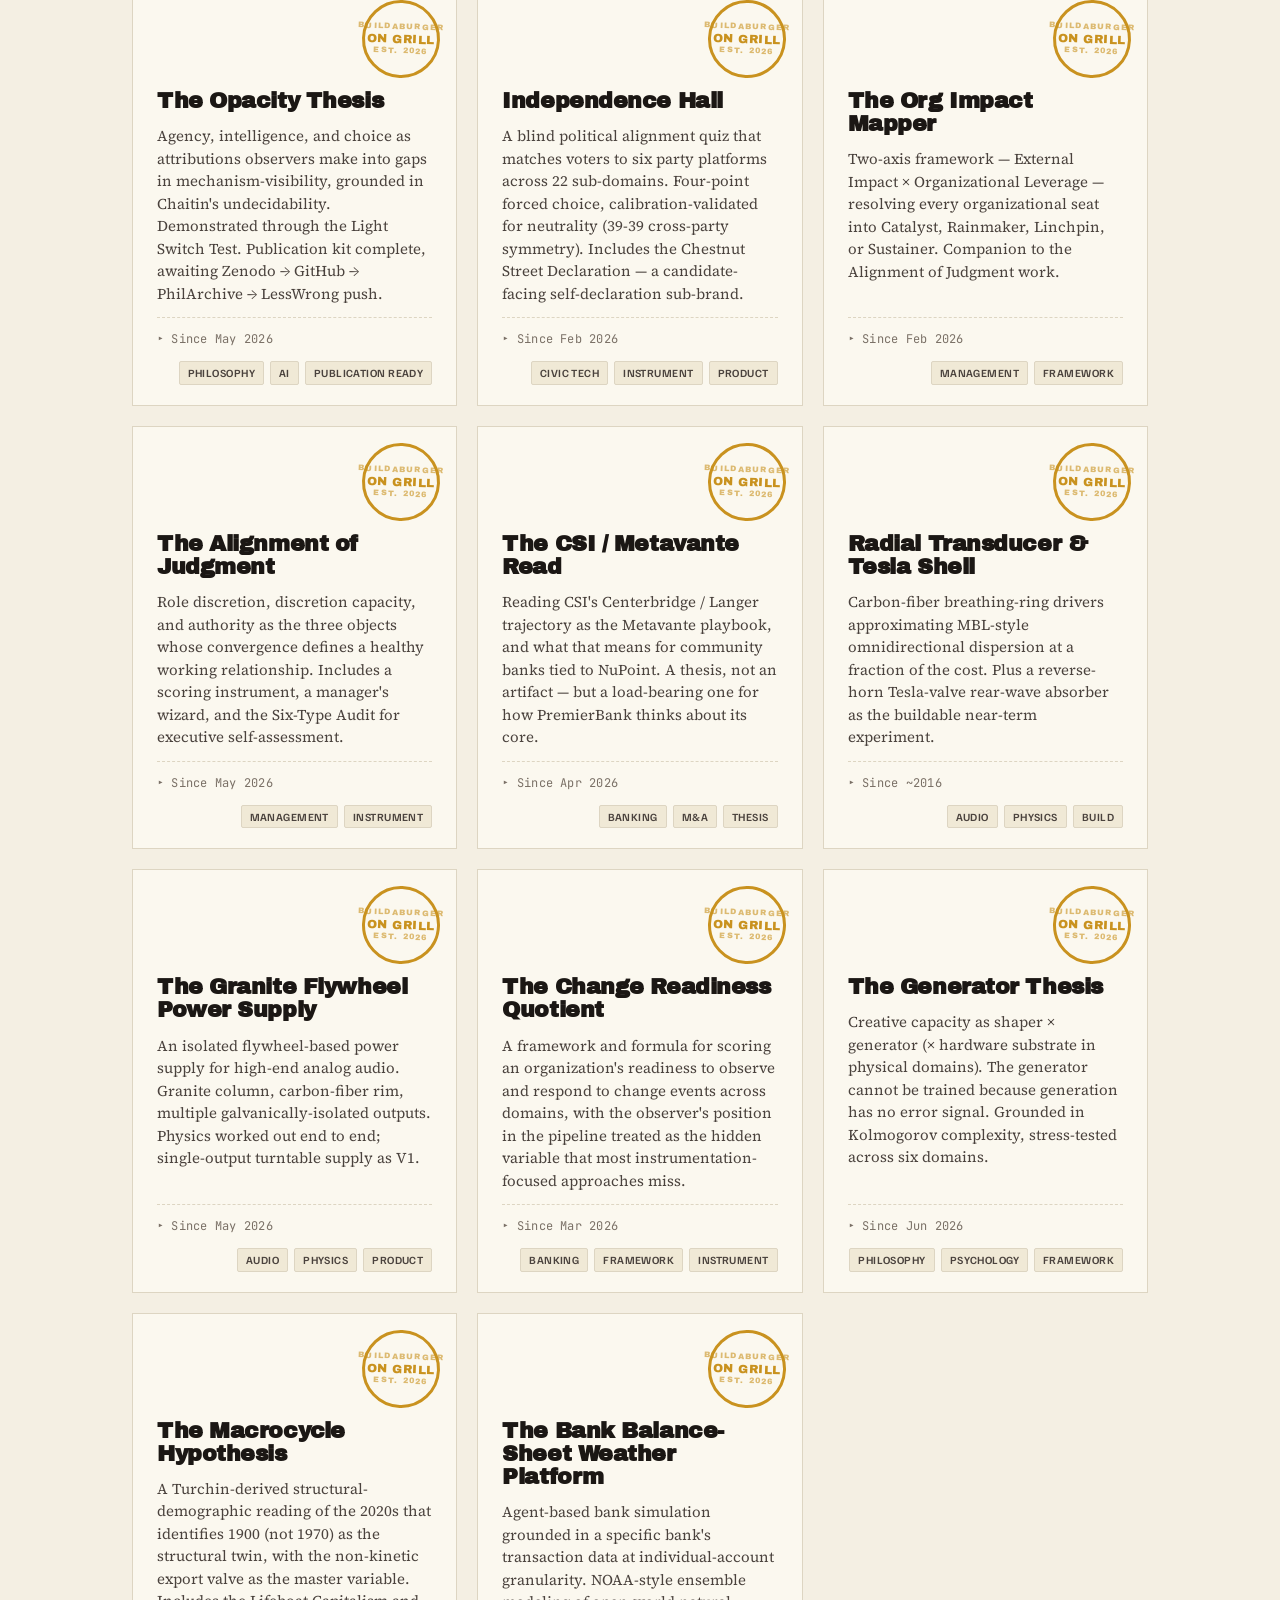
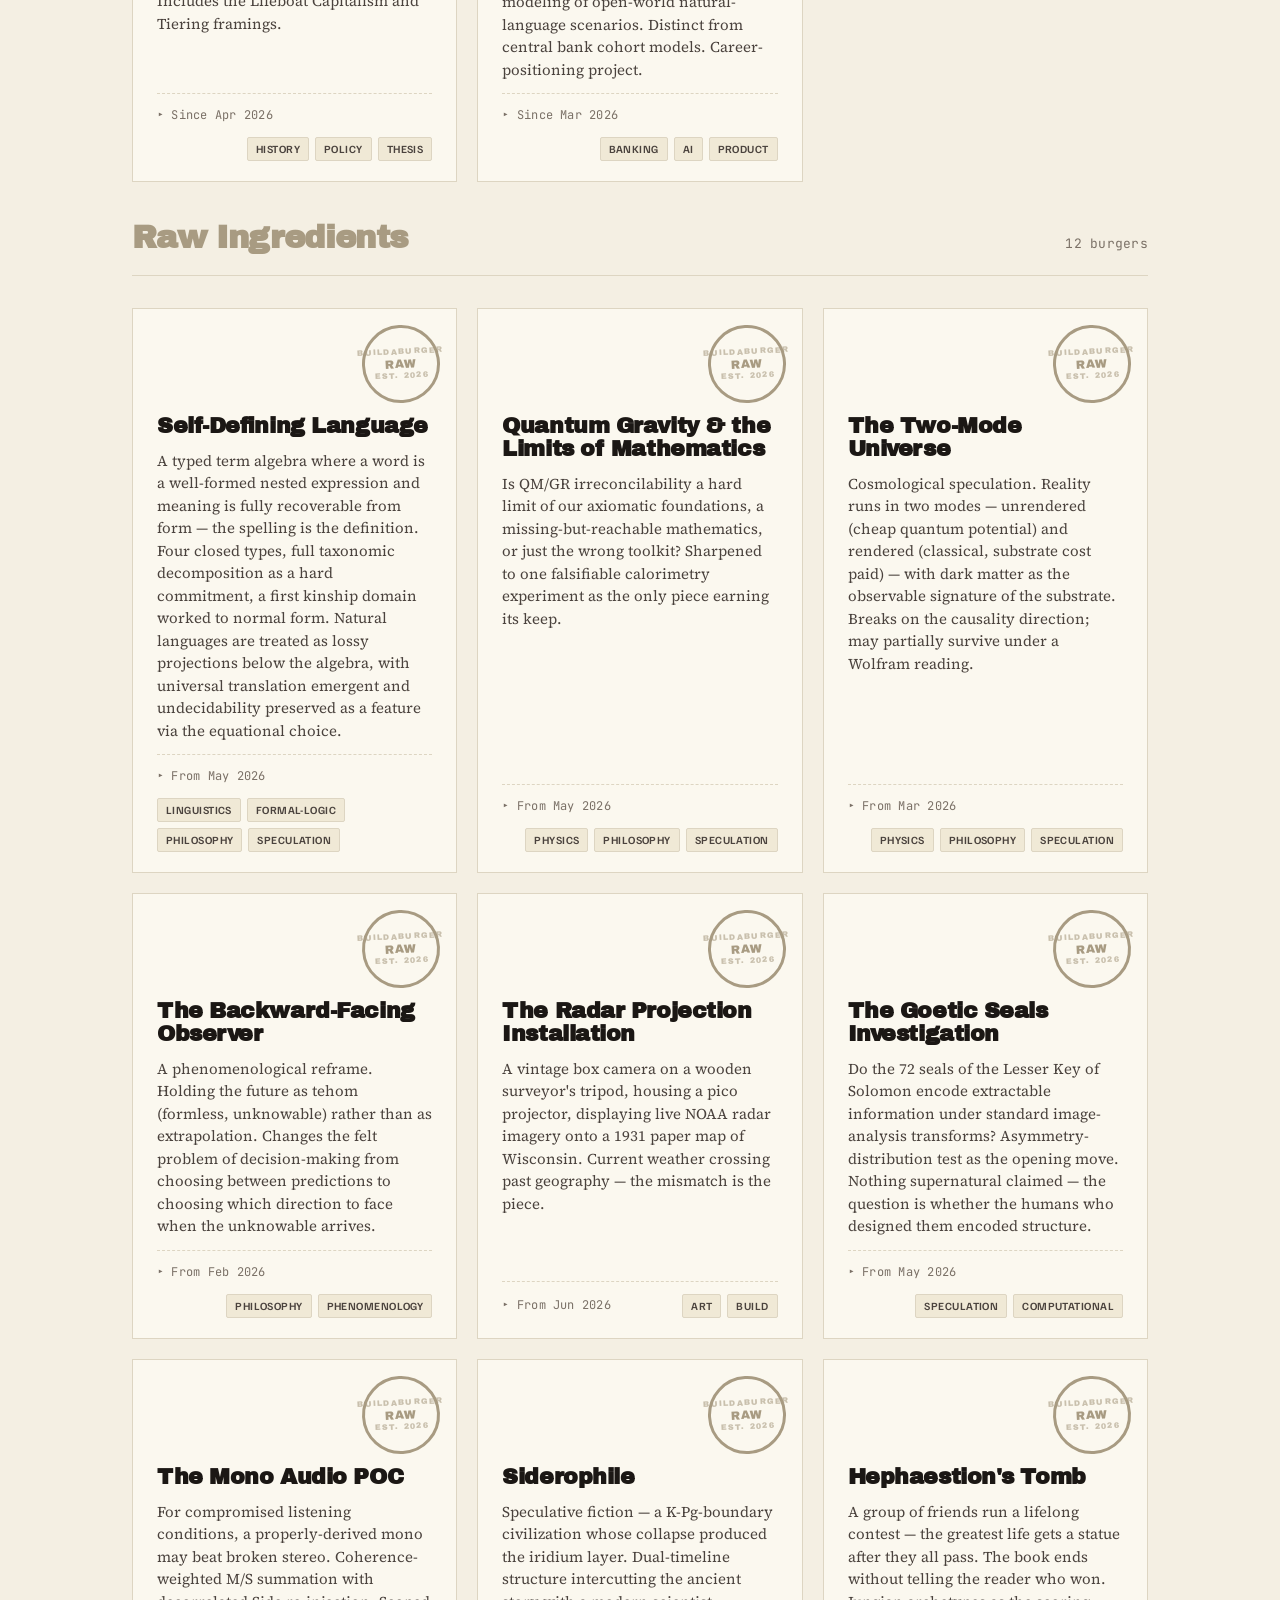
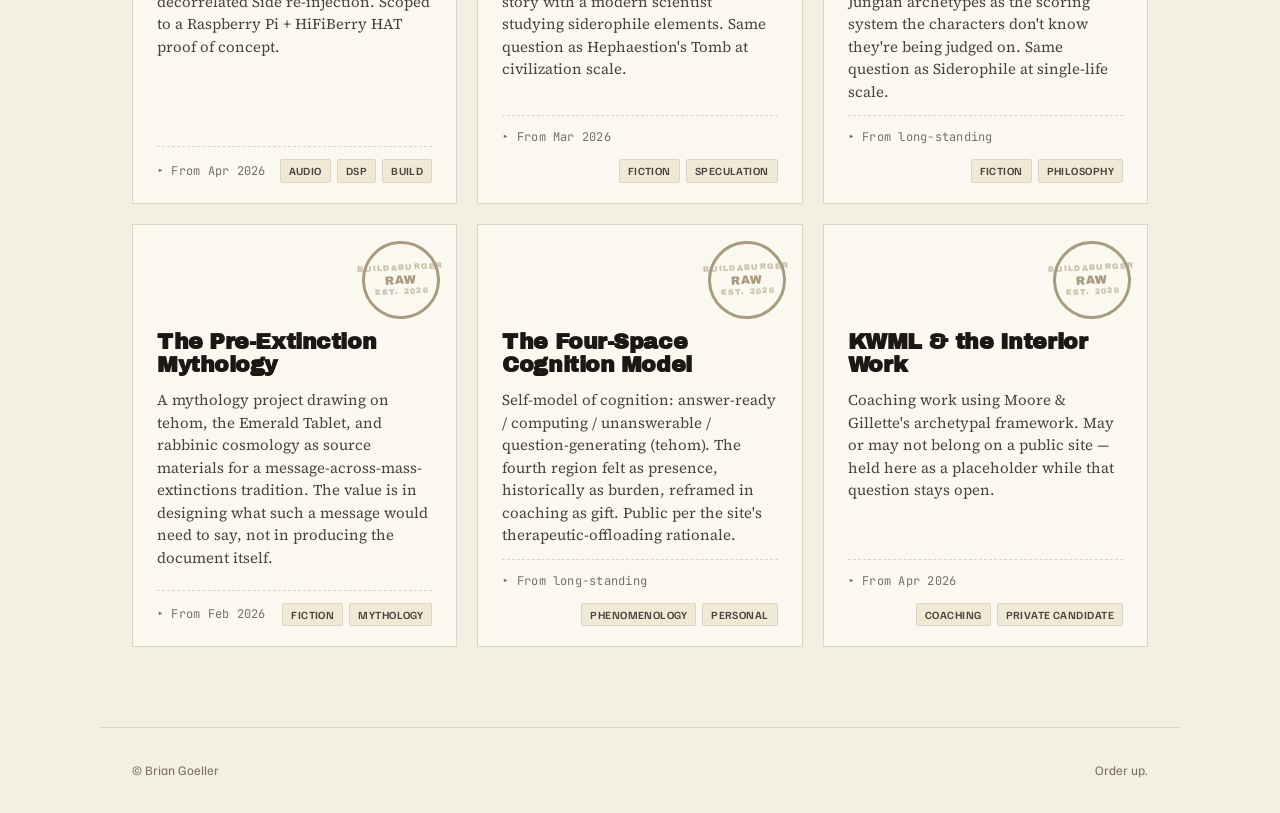
==== commit 1b1cde52: "UpdateHero Title  index.html" ====
--- a/index.html
+++ b/index.html
@@ -27,7 +27,7 @@
 
 <section class="hero">
   <p class="hero__eyebrow">Est. 2026</p>
-  <h1 class="hero__title">Like a Secret Society<br>But Welldone.</h1>
+  <h1 class="hero__title">No Secrets<br>Just Ideas</h1>
   <p class="hero__tagline">Is it nothing or is it a burger?</p>
   <p class="hero__thesis">
     Sometimes ingredients come together and make something delicious! 
